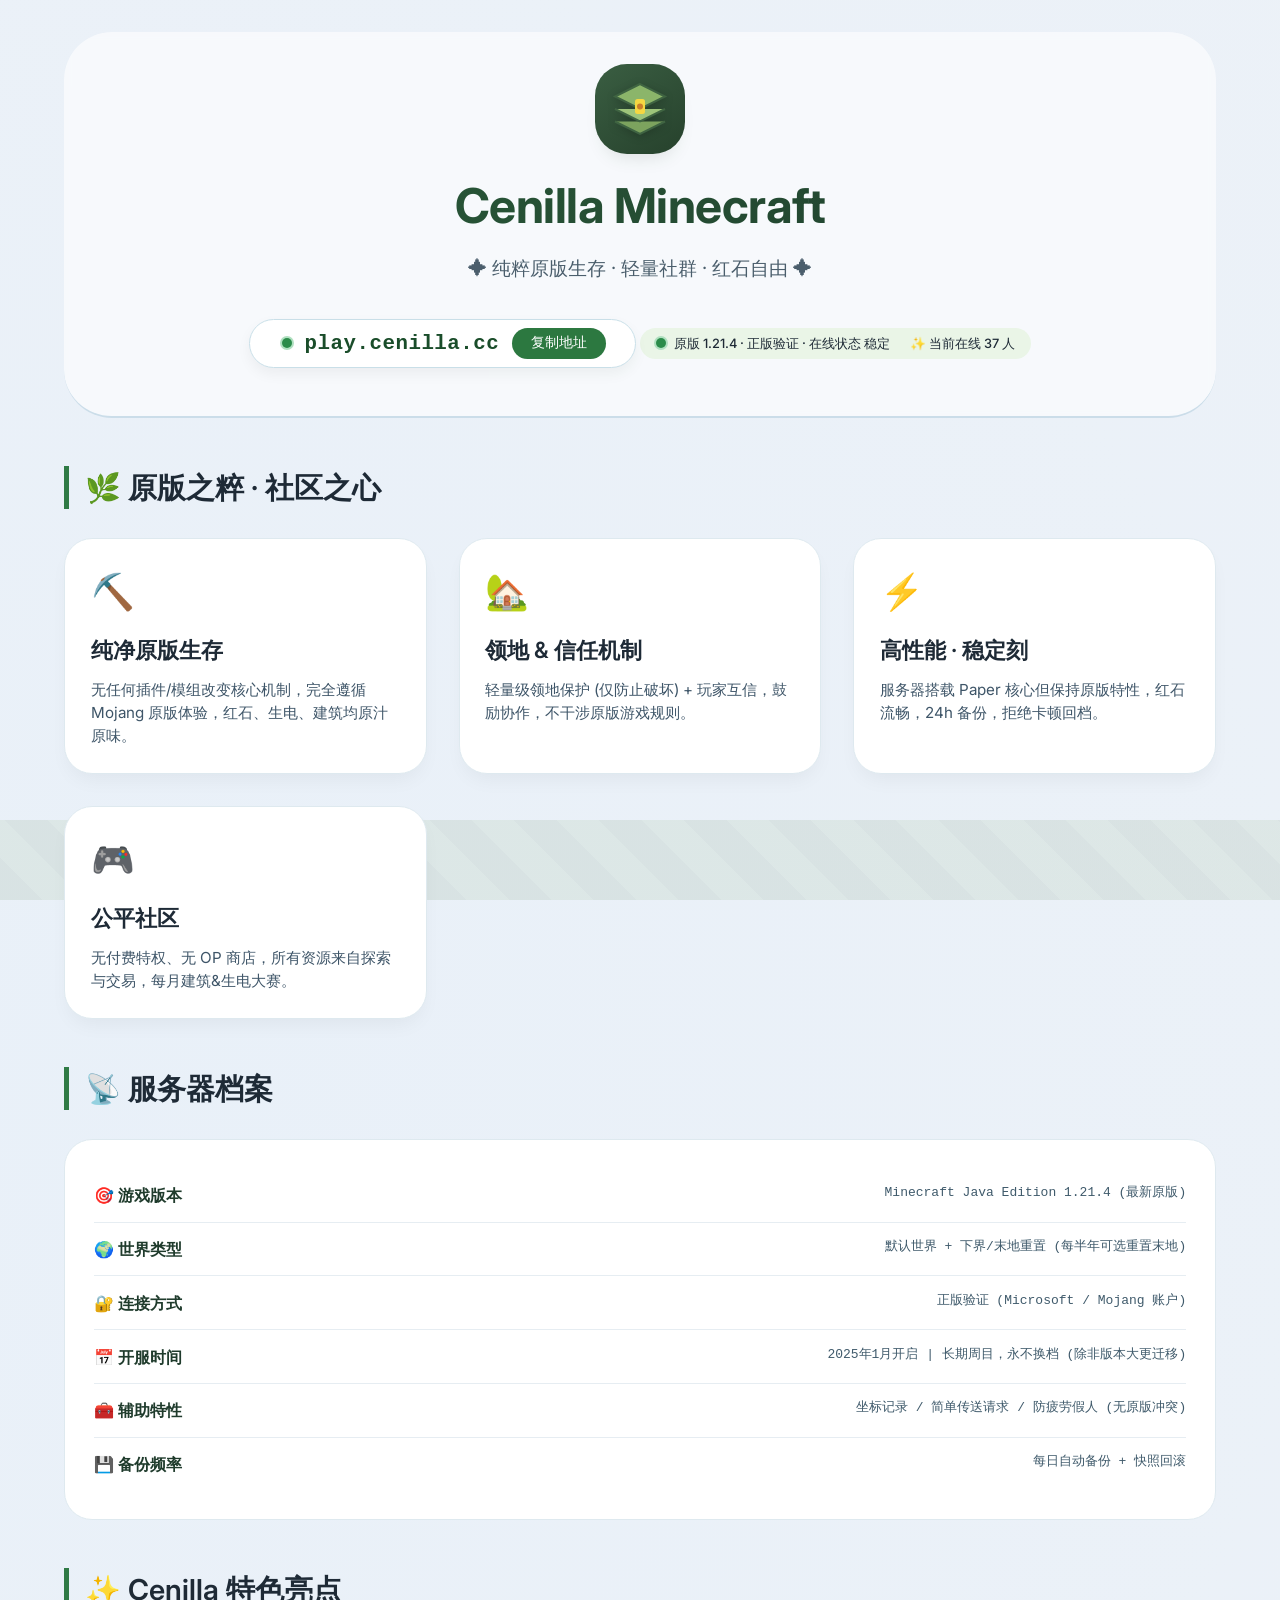
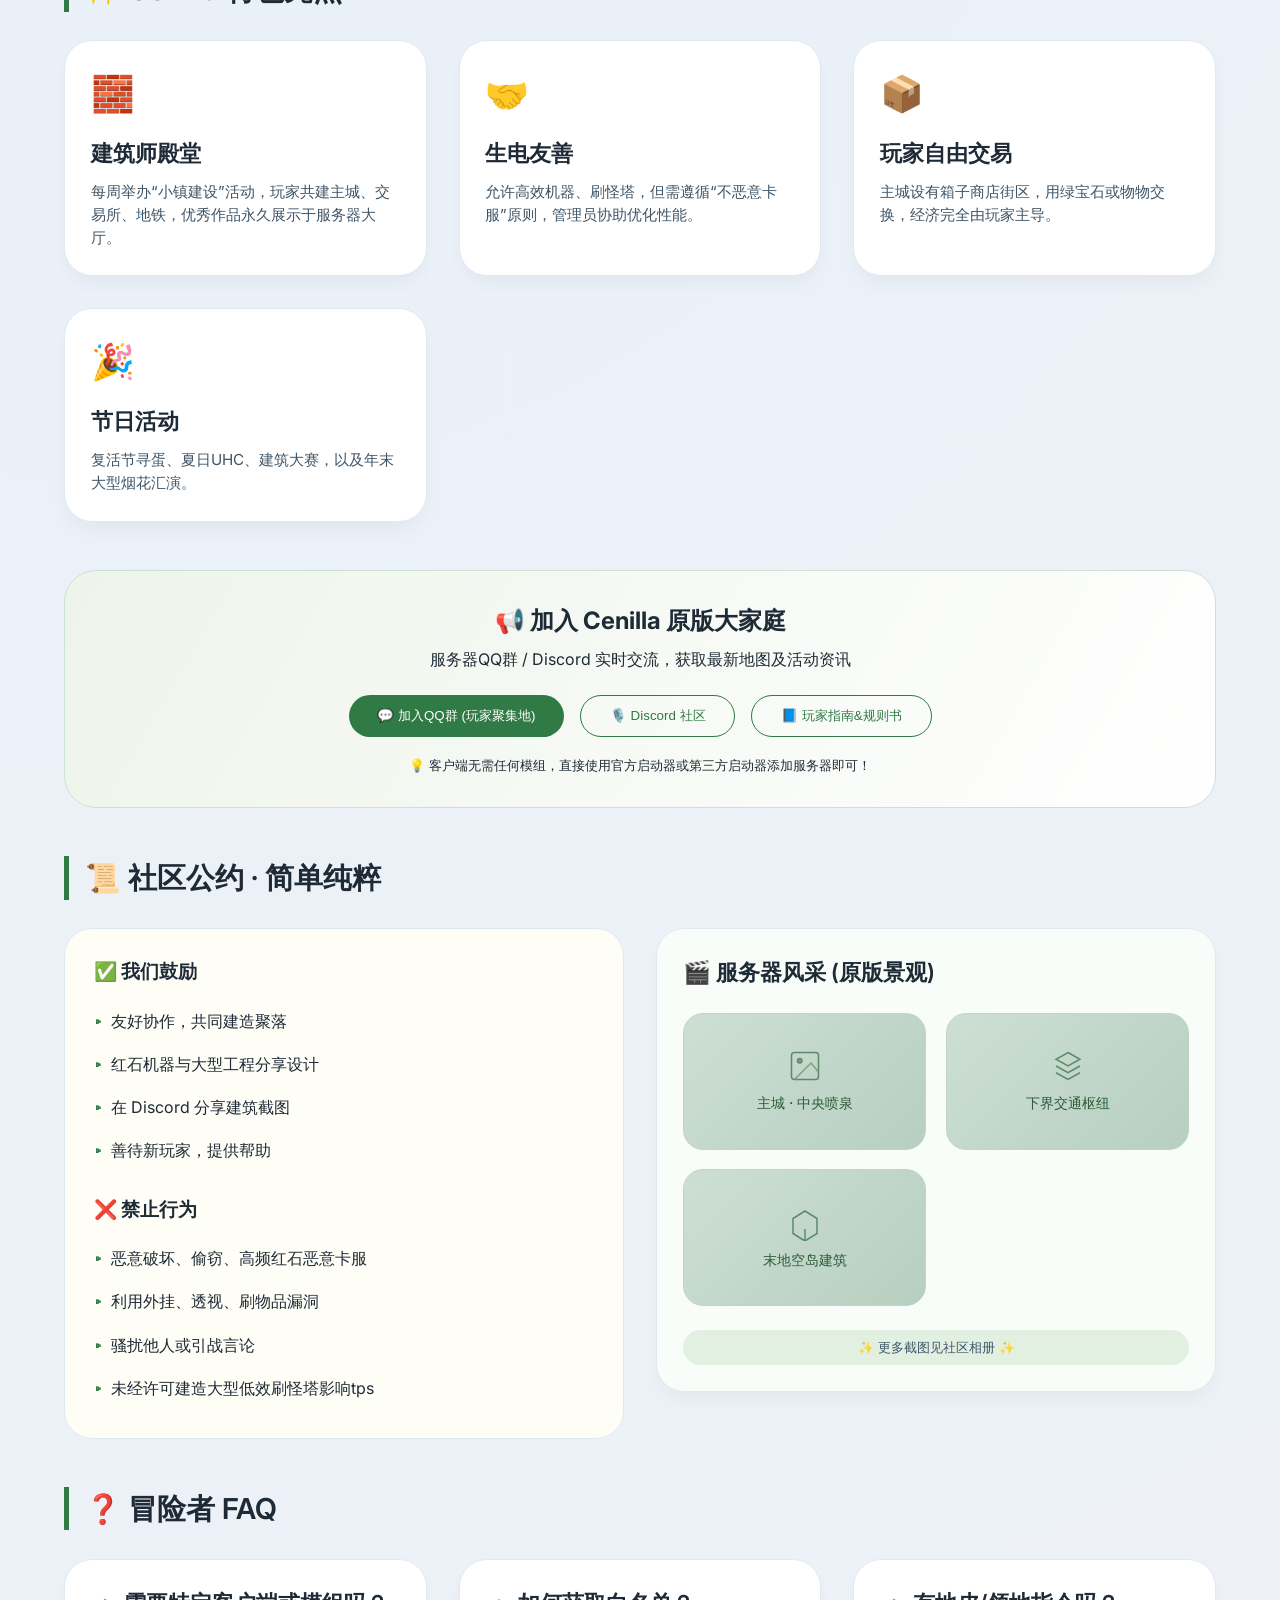
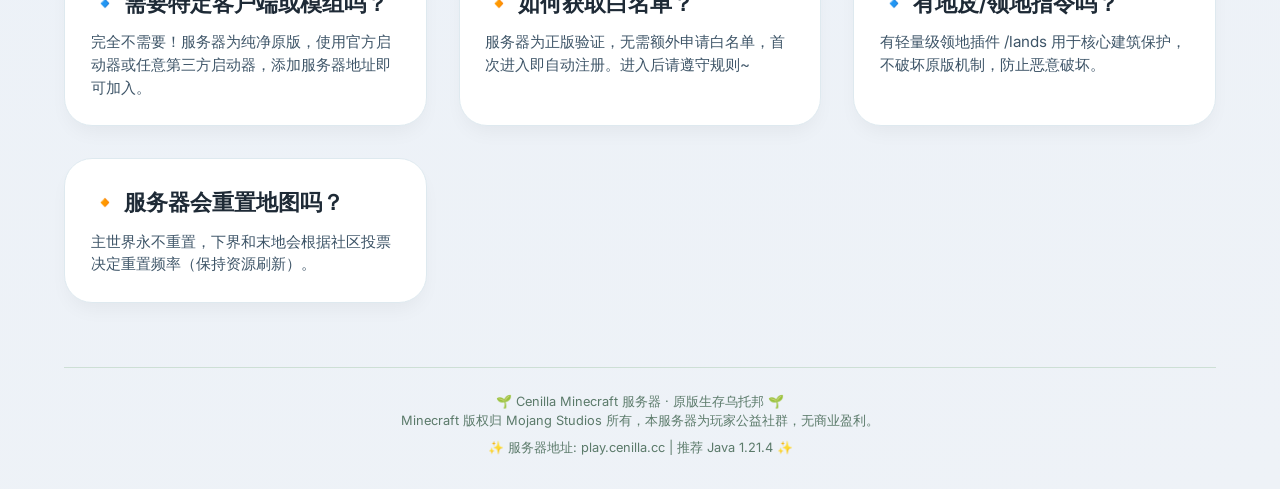
==== server.html @ 03df1bee "Rename server to server.html" ====
<!DOCTYPE html>
<html lang="zh-CN">
<head>
    <meta charset="UTF-8">
    <meta name="viewport" content="width=device-width, initial-scale=1.0, user-scalable=yes">
    <title>Cenilla Minecraft · 纯粹原版生存服务器</title>
    <!-- 干净现代风格，突出原版氛围 -->
    <link href="https://fonts.googleapis.com/css2?family=Inter:opsz,wght@14..32,300;14..32,400;14..32,500;14..32,600;14..32,700&display=swap" rel="stylesheet">
    <style>
        * {
            margin: 0;
            padding: 0;
            box-sizing: border-box;
        }

        body {
            background-color: #f7f9fc;
            background-image: radial-gradient(circle at 10% 30%, rgba(200, 220, 240, 0.3) 0%, #eef2f7 100%);
            font-family: 'Inter', -apple-system, BlinkMacSystemFont, 'Segoe UI', Roboto, Helvetica, sans-serif;
            color: #1e2a36;
            line-height: 1.5;
            scroll-behavior: smooth;
        }

        /* 草方块点缀装饰 */
        .grass-pattern {
            position: fixed;
            bottom: 0;
            left: 0;
            right: 0;
            height: 80px;
            background: repeating-linear-gradient(45deg, #6b8c5c22 0px, #6b8c5c22 30px, #8aae7422 30px, #8aae7422 60px);
            pointer-events: none;
            z-index: 0;
        }

        .container {
            max-width: 1200px;
            margin: 0 auto;
            padding: 2rem 1.5rem;
            position: relative;
            z-index: 2;
        }

        /* 头部区域 */
        .hero {
            text-align: center;
            padding: 2rem 1rem 3rem;
            border-bottom: 2px solid #cbdde9;
            margin-bottom: 2.5rem;
            background: rgba(255, 255, 255, 0.6);
            border-radius: 48px;
            backdrop-filter: blur(4px);
        }
        .logo-wrapper {
            display: inline-flex;
            align-items: center;
            justify-content: center;
            background: #2c4b32;
            width: 90px;
            height: 90px;
            border-radius: 32px;
            margin-bottom: 1rem;
            box-shadow: 0 12px 18px -8px rgba(0,0,0,0.1);
            background: linear-gradient(145deg, #3a5e42, #26412c);
        }
        .logo-wrapper svg {
            width: 60px;
            height: 60px;
            filter: drop-shadow(0 2px 4px rgba(0,0,0,0.2));
        }
        h1 {
            font-size: 3rem;
            font-weight: 700;
            letter-spacing: -0.01em;
            background: linear-gradient(135deg, #2b5e3b, #1f3d2c);
            background-clip: text;
            -webkit-background-clip: text;
            color: transparent;
            margin-bottom: 0.5rem;
        }
        .subhead {
            font-size: 1.2rem;
            color: #4b5e6c;
            max-width: 600px;
            margin: 0.75rem auto;
            font-weight: 400;
        }
        .ip-badge {
            background: white;
            border-radius: 100px;
            display: inline-flex;
            align-items: center;
            gap: 0.8rem;
            padding: 0.5rem 1.8rem 0.5rem 2rem;
            margin-top: 1.5rem;
            box-shadow: 0 6px 14px rgba(0, 0, 0, 0.05);
            border: 1px solid #c9dfe8;
            backdrop-filter: blur(4px);
        }
        .ip-text {
            font-family: 'SF Mono', 'Fira Code', monospace;
            font-size: 1.3rem;
            font-weight: 600;
            color: #1a4d2a;
            letter-spacing: 0.5px;
        }
        .copy-btn {
            background: #2c7840;
            border: none;
            color: white;
            padding: 0.4rem 1.2rem;
            border-radius: 60px;
            font-weight: 500;
            font-size: 0.85rem;
            cursor: pointer;
            transition: 0.2s;
        }
        .copy-btn:hover {
            background: #1f5a31;
            transform: scale(0.98);
        }
        .status {
            display: inline-flex;
            align-items: center;
            gap: 8px;
            background: #eaf5e7;
            padding: 6px 16px;
            border-radius: 40px;
            font-size: 0.8rem;
            font-weight: 500;
            margin-top: 1rem;
        }
        .green-dot {
            width: 10px;
            height: 10px;
            background-color: #2b8c4a;
            border-radius: 50%;
            display: inline-block;
            box-shadow: 0 0 0 2px #b0e0c0;
            animation: pulse 1.8s infinite;
        }
        @keyframes pulse {
            0% { opacity: 0.6; transform: scale(0.9);}
            100% { opacity: 1; transform: scale(1.2);}
        }

        /* 板块通用 */
        .section {
            margin: 3rem 0;
        }
        .section-title {
            font-size: 1.8rem;
            font-weight: 600;
            border-left: 5px solid #2f7a45;
            padding-left: 1rem;
            margin-bottom: 1.8rem;
        }
        .grid-2col {
            display: grid;
            grid-template-columns: repeat(auto-fit, minmax(280px, 1fr));
            gap: 2rem;
        }
        .card {
            background: white;
            border-radius: 28px;
            padding: 1.6rem;
            box-shadow: 0 10px 20px -5px rgba(0, 0, 0, 0.05);
            transition: all 0.2s;
            border: 1px solid #dee9ef;
        }
        .card:hover {
            transform: translateY(-4px);
            box-shadow: 0 20px 25px -12px rgba(0, 0, 0, 0.1);
            border-color: #bcd5c2;
        }
        .card-icon {
            font-size: 2.2rem;
            margin-bottom: 1rem;
        }
        .card h3 {
            font-size: 1.4rem;
            margin-bottom: 0.75rem;
            font-weight: 600;
        }
        .card p {
            color: #3e5568;
            font-size: 0.95rem;
        }

        /* 服务器详情列表 */
        .info-list {
            background: white;
            border-radius: 28px;
            padding: 1.8rem;
            border: 1px solid #dee9ef;
        }
        .info-row {
            display: flex;
            justify-content: space-between;
            flex-wrap: wrap;
            padding: 0.9rem 0;
            border-bottom: 1px solid #e6edf2;
        }
        .info-row:last-child {
            border-bottom: none;
        }
        .info-label {
            font-weight: 600;
            color: #1f3b2c;
        }
        .info-value {
            color: #3f5a6b;
            font-family: monospace;
        }
        .badge-light {
            background: #eef3e9;
            padding: 0.2rem 0.8rem;
            border-radius: 30px;
            font-size: 0.75rem;
            font-weight: 500;
        }

        /* 规则区域 */
        .rule-list {
            list-style: none;
            padding-left: 0;
        }
        .rule-list li {
            padding: 0.6rem 0;
            display: flex;
            align-items: baseline;
            gap: 0.6rem;
        }
        .rule-list li::before {
            content: "▹";
            color: #2f7a45;
            font-weight: bold;
        }

        /* 加入区块 */
        .join-area {
            background: linear-gradient(120deg, #eef4ea, #ffffff);
            border-radius: 32px;
            padding: 2rem 2rem;
            text-align: center;
            border: 1px solid #cde0d4;
            margin: 2rem 0;
        }
        .btn-group {
            display: flex;
            gap: 1rem;
            justify-content: center;
            flex-wrap: wrap;
            margin: 1.5rem 0 0.5rem;
        }
        .btn-primary {
            background: #2f7a45;
            color: white;
            padding: 0.7rem 1.8rem;
            border-radius: 60px;
            text-decoration: none;
            font-weight: 500;
            transition: 0.2s;
            display: inline-block;
            border: none;
            cursor: pointer;
        }
        .btn-secondary {
            background: transparent;
            border: 1.5px solid #2f7a45;
            color: #2f7a45;
            padding: 0.7rem 1.8rem;
            border-radius: 60px;
            text-decoration: none;
            font-weight: 500;
            transition: 0.2s;
        }
        .btn-primary:hover {
            background: #1f5a34;
            transform: translateY(-2px);
        }
        .btn-secondary:hover {
            background: #ebf7e6;
            transform: translateY(-2px);
        }

        /* 截图画廊（模拟原版风格） */
        .gallery {
            display: grid;
            grid-template-columns: repeat(auto-fit, minmax(200px, 1fr));
            gap: 1.2rem;
            margin: 1.5rem 0;
        }
        .preview-card {
            background: #eef3f0;
            border-radius: 20px;
            overflow: hidden;
            aspect-ratio: 16 / 9;
            display: flex;
            align-items: center;
            justify-content: center;
            background: linear-gradient(135deg, #cddfd3, #b7cfc0);
            color: #2b5c38;
            font-weight: 500;
            font-size: 0.9rem;
            text-align: center;
            flex-direction: column;
            gap: 8px;
            border: 1px solid #c2d5c5;
            transition: 0.1s;
        }
        .preview-card svg {
            opacity: 0.7;
        }

        footer {
            text-align: center;
            margin-top: 4rem;
            padding-top: 1.5rem;
            border-top: 1px solid #cddfd5;
            font-size: 0.8rem;
            color: #5b7a6a;
        }
        @media (max-width: 680px) {
            .container {
                padding: 1rem;
            }
            h1 {
                font-size: 2.2rem;
            }
            .ip-text {
                font-size: 1rem;
            }
            .section-title {
                font-size: 1.5rem;
            }
        }
    </style>
</head>
<body>
<div class="grass-pattern"></div>
<div class="container">
    <!-- 英雄区 -->
    <div class="hero">
        <div class="logo-wrapper">
            <svg viewBox="0 0 24 24" fill="none" xmlns="http://www.w3.org/2000/svg">
                <path d="M12 2L2 7L12 12L22 7L12 2Z" fill="#8bb56a" stroke="#3f6442" stroke-width="0.8"/>
                <path d="M2 17L12 22L22 17" fill="#7ca35e" stroke="#3f6442" stroke-width="0.8"/>
                <path d="M2 12L12 17L22 12" fill="#9dc47a" stroke="#3f6442" stroke-width="0.8"/>
                <rect x="10" y="8" width="4" height="6" fill="#f5d742" rx="1"/>
                <circle cx="12" cy="11" r="1.2" fill="#c97e2a"/>
            </svg>
        </div>
        <h1>Cenilla  Minecraft</h1>
        <div class="subhead">✦ 纯粹原版生存 · 轻量社群 · 红石自由 ✦</div>
        <div class="ip-badge">
            <span class="green-dot"></span>
            <span class="ip-text" id="serverIp">play.cenilla.cc</span>
            <button class="copy-btn" id="copyIpBtn">复制地址</button>
        </div>
        <div class="status">
            <span class="green-dot"></span> 原版 1.21.4 · 正版验证 · 在线状态 稳定
        </div>
    </div>

    <!-- 核心理念 + 特色 -->
    <div class="section">
        <div class="section-title">🌿 原版之粹 · 社区之心</div>
        <div class="grid-2col">
            <div class="card">
                <div class="card-icon">⛏️</div>
                <h3>纯净原版生存</h3>
                <p>无任何插件/模组改变核心机制，完全遵循 Mojang 原版体验，红石、生电、建筑均原汁原味。</p>
            </div>
            <div class="card">
                <div class="card-icon">🏡</div>
                <h3>领地 & 信任机制</h3>
                <p>轻量级领地保护 (仅防止破坏) + 玩家互信，鼓励协作，不干涉原版游戏规则。</p>
            </div>
            <div class="card">
                <div class="card-icon">⚡</div>
                <h3>高性能 · 稳定刻</h3>
                <p>服务器搭载 Paper 核心但保持原版特性，红石流畅，24h 备份，拒绝卡顿回档。</p>
            </div>
            <div class="card">
                <div class="card-icon">🎮</div>
                <h3>公平社区</h3>
                <p>无付费特权、无 OP 商店，所有资源来自探索与交易，每月建筑&生电大赛。</p>
            </div>
        </div>
    </div>

    <!-- 服务器档案 -->
    <div class="section">
        <div class="section-title">📡 服务器档案</div>
        <div class="info-list">
            <div class="info-row">
                <span class="info-label">🎯 游戏版本</span>
                <span class="info-value">Minecraft Java Edition 1.21.4 (最新原版)</span>
            </div>
            <div class="info-row">
                <span class="info-label">🌍 世界类型</span>
                <span class="info-value">默认世界 + 下界/末地重置 (每半年可选重置末地)</span>
            </div>
            <div class="info-row">
                <span class="info-label">🔐 连接方式</span>
                <span class="info-value">正版验证 (Microsoft / Mojang 账户)</span>
            </div>
            <div class="info-row">
                <span class="info-label">📅 开服时间</span>
                <span class="info-value">2025年1月开启 | 长期周目，永不换档 (除非版本大更迁移)</span>
            </div>
            <div class="info-row">
                <span class="info-label">🧰 辅助特性</span>
                <span class="info-value">坐标记录 / 简单传送请求 / 防疲劳假人 (无原版冲突)</span>
            </div>
            <div class="info-row">
                <span class="info-label">💾 备份频率</span>
                <span class="info-value">每日自动备份 + 快照回滚</span>
            </div>
        </div>
    </div>

    <!-- 特色玩法与原版坚守 -->
    <div class="section">
        <div class="section-title">✨ Cenilla 特色亮点</div>
        <div class="grid-2col">
            <div class="card">
                <div class="card-icon">🧱</div>
                <h3>建筑师殿堂</h3>
                <p>每周举办“小镇建设”活动，玩家共建主城、交易所、地铁，优秀作品永久展示于服务器大厅。</p>
            </div>
            <div class="card">
                <div class="card-icon">🤝</div>
                <h3>生电友善</h3>
                <p>允许高效机器、刷怪塔，但需遵循“不恶意卡服”原则，管理员协助优化性能。</p>
            </div>
            <div class="card">
                <div class="card-icon">📦</div>
                <h3>玩家自由交易</h3>
                <p>主城设有箱子商店街区，用绿宝石或物物交换，经济完全由玩家主导。</p>
            </div>
            <div class="card">
                <div class="card-icon">🎉</div>
                <h3>节日活动</h3>
                <p>复活节寻蛋、夏日UHC、建筑大赛，以及年末大型烟花汇演。</p>
            </div>
        </div>
    </div>

    <!-- 社区规则 + 加入引导 -->
    <div class="join-area">
        <h2 style="margin-bottom: 0.5rem;">📢 加入 Cenilla 原版大家庭</h2>
        <p style="max-width: 550px; margin: 0 auto;">服务器QQ群 / Discord 实时交流，获取最新地图及活动资讯</p>
        <div class="btn-group">
            <button id="qqGroupBtn" class="btn-primary">💬 加入QQ群 (玩家聚集地)</button>
            <button id="discordBtn" class="btn-secondary">🎙️ Discord 社区</button>
            <button id="wikiBtn" class="btn-secondary">📘 玩家指南&规则书</button>
        </div>
        <p style="margin-top: 1.2rem; font-size: 0.8rem;">💡 客户端无需任何模组，直接使用官方启动器或第三方启动器添加服务器即可！</p>
    </div>

    <!-- 规则简述区块 + 截图示意 -->
    <div class="section">
        <div class="section-title">📜 社区公约 · 简单纯粹</div>
        <div class="grid-2col">
            <div class="info-list" style="background: #fefef7;">
                <h3 style="margin-bottom: 0.8rem;">✅ 我们鼓励</h3>
                <ul class="rule-list">
                    <li>友好协作，共同建造聚落</li>
                    <li>红石机器与大型工程分享设计</li>
                    <li>在 Discord 分享建筑截图</li>
                    <li>善待新玩家，提供帮助</li>
                </ul>
                <h3 style="margin: 1.5rem 0 0.8rem;">❌ 禁止行为</h3>
                <ul class="rule-list">
                    <li>恶意破坏、偷窃、高频红石恶意卡服</li>
                    <li>利用外挂、透视、刷物品漏洞</li>
                    <li>骚扰他人或引战言论</li>
                    <li>未经许可建造大型低效刷怪塔影响tps</li>
                </ul>
            </div>
            <div>
                <div class="card" style="background: #f9fdf9;">
                    <h3>🎬 服务器风采 (原版景观)</h3>
                    <div class="gallery">
                        <div class="preview-card">
                            <svg width="36" height="36" viewBox="0 0 24 24" fill="none" stroke="#2f6a42" stroke-width="1">
                                <rect x="3" y="3" width="18" height="18" rx="2" />
                                <circle cx="8.5" cy="8.5" r="1.5" fill="#5f8b5f"/>
                                <path d="M21 16L16 10L5 21" stroke="#5f8b5f" />
                            </svg>
                            <span>主城 · 中央喷泉</span>
                        </div>
                        <div class="preview-card">
                            <svg width="36" height="36" viewBox="0 0 24 24" fill="none" stroke="#2f6a42">
                                <path d="M12 3L20 7.5L12 12L4 7.5L12 3Z" />
                                <path d="M4 12L12 16.5L20 12" />
                                <path d="M4 16.5L12 21L20 16.5" />
                            </svg>
                            <span>下界交通枢纽</span>
                        </div>
                        <div class="preview-card">
                            <svg width="36" height="36" viewBox="0 0 24 24" fill="none" stroke="#2f6a42">
                                <polygon points="12,4 20,9 20,19 12,24 4,19 4,9 12,4" />
                                <line x1="12" y1="24" x2="12" y2="16" />
                            </svg>
                            <span>末地空岛建筑</span>
                        </div>
                    </div>
                    <p style="margin-top: 1rem; font-size: 0.8rem; background: #e2f0e2; border-radius: 20px; padding: 0.5rem; text-align: center;">✨ 更多截图见社区相册 ✨</p>
                </div>
            </div>
        </div>
    </div>

    <!-- 服务器常见问题 -->
    <div class="section">
        <div class="section-title">❓ 冒险者 FAQ</div>
        <div class="grid-2col">
            <div class="card">
                <h3>🔹 需要特定客户端或模组吗？</h3>
                <p>完全不需要！服务器为纯净原版，使用官方启动器或任意第三方启动器，添加服务器地址即可加入。</p>
            </div>
            <div class="card">
                <h3>🔸 如何获取白名单？</h3>
                <p>服务器为正版验证，无需额外申请白名单，首次进入即自动注册。进入后请遵守规则~</p>
            </div>
            <div class="card">
                <h3>🔹 有地皮/领地指令吗？</h3>
                <p>有轻量级领地插件 /lands 用于核心建筑保护，不破坏原版机制，防止恶意破坏。</p>
            </div>
            <div class="card">
                <h3>🔸 服务器会重置地图吗？</h3>
                <p>主世界永不重置，下界和末地会根据社区投票决定重置频率（保持资源刷新）。</p>
            </div>
        </div>
    </div>

    <footer>
        <p>🌱 Cenilla Minecraft 服务器 · 原版生存乌托邦 🌱</p>
        <p>Minecraft 版权归 Mojang Studios 所有，本服务器为玩家公益社群，无商业盈利。</p>
        <p style="margin-top: 8px;">✨ 服务器地址: play.cenilla.cc | 推荐 Java 1.21.4 ✨</p>
    </footer>
</div>

<script>
    // 复制服务器IP
    const copyBtn = document.getElementById('copyIpBtn');
    const ipSpan = document.getElementById('serverIp');
    if(copyBtn) {
        copyBtn.addEventListener('click', () => {
            const ip = ipSpan.innerText;
            navigator.clipboard.writeText(ip).then(() => {
                const original = copyBtn.innerText;
                copyBtn.innerText = '✅ 已复制！';
                setTimeout(() => {
                    copyBtn.innerText = original;
                }, 2000);
            }).catch(() => {
                alert('手动复制服务器地址: ' + ip);
            });
        });
    }

    // 按钮交互 - QQ群，Discord，玩家指南演示信息
    const qqButton = document.getElementById('qqGroupBtn');
    const discordButton = document.getElementById('discordBtn');
    const wikiButton = document.getElementById('wikiBtn');

    if(qqButton) {
        qqButton.addEventListener('click', (e) => {
            e.preventDefault();
            alert('🐧 Cenilla 官方QQ群: 845236719 \n欢迎加入交流，获取最新公告与活动信息！');
            // 真实场景可替换为群链接 window.open("https://qm.qq.com/q/xxxx");
        });
    }
    if(discordButton) {
        discordButton.addEventListener('click', (e) => {
            e.preventDefault();
            alert('🎙️ Discord 邀请链接建设中，请先加入QQ群获取邀请～\n期待社区相遇！');
        });
    }
    if(wikiButton) {
        wikiButton.addEventListener('click', (e) => {
            e.preventDefault();
            alert('📖 Cenilla 玩家规则书及入门指南：\n1. 出生地请阅读公告牌\n2. 输入 /help 查看辅助指令\n3. 严禁偷窃与破坏，共建友好原版世界');
        });
    }

    // 动态展示随机在线人数 (仅示意，保持活泼)
    const statusDiv = document.querySelector('.status');
    if(statusDiv && !statusDiv.innerHTML.includes('在线')) {
        const fakeCount = Math.floor(Math.random() * (42 - 18 + 1) + 18);
        const countSpan = document.createElement('span');
        countSpan.style.marginLeft = '12px';
        countSpan.style.fontSize = '0.8rem';
        countSpan.style.fontWeight = '500';
        countSpan.innerHTML = `✨ 当前在线 ${fakeCount} 人`;
        statusDiv.appendChild(countSpan);
    } else if(statusDiv) {
        // 避免重复
        if(!statusDiv.querySelector('.dynamic-online')) {
            const dyn = document.createElement('span');
            dyn.className = 'dynamic-online';
            dyn.style.marginLeft = '12px';
            dyn.style.fontSize = '0.8rem';
            const onlineNum = Math.floor(Math.random() * (38 - 15 + 1) + 15);
            dyn.innerHTML = `✨ 当前在线 ${onlineNum} 人`;
            statusDiv.appendChild(dyn);
        }
    }

    // 控制台彩蛋
    console.log('%c欢迎来到 Cenilla 原版服务器宣传页 | 生存，建筑，友谊 — 一切纯粹如初', 'color: #2b7a44; font-size: 14px; font-weight: bold;');
    console.log('服务器IP: play.cenilla.cc | 1.21.4 纯净生存期待你的加入');
</script>
</body>
</html>
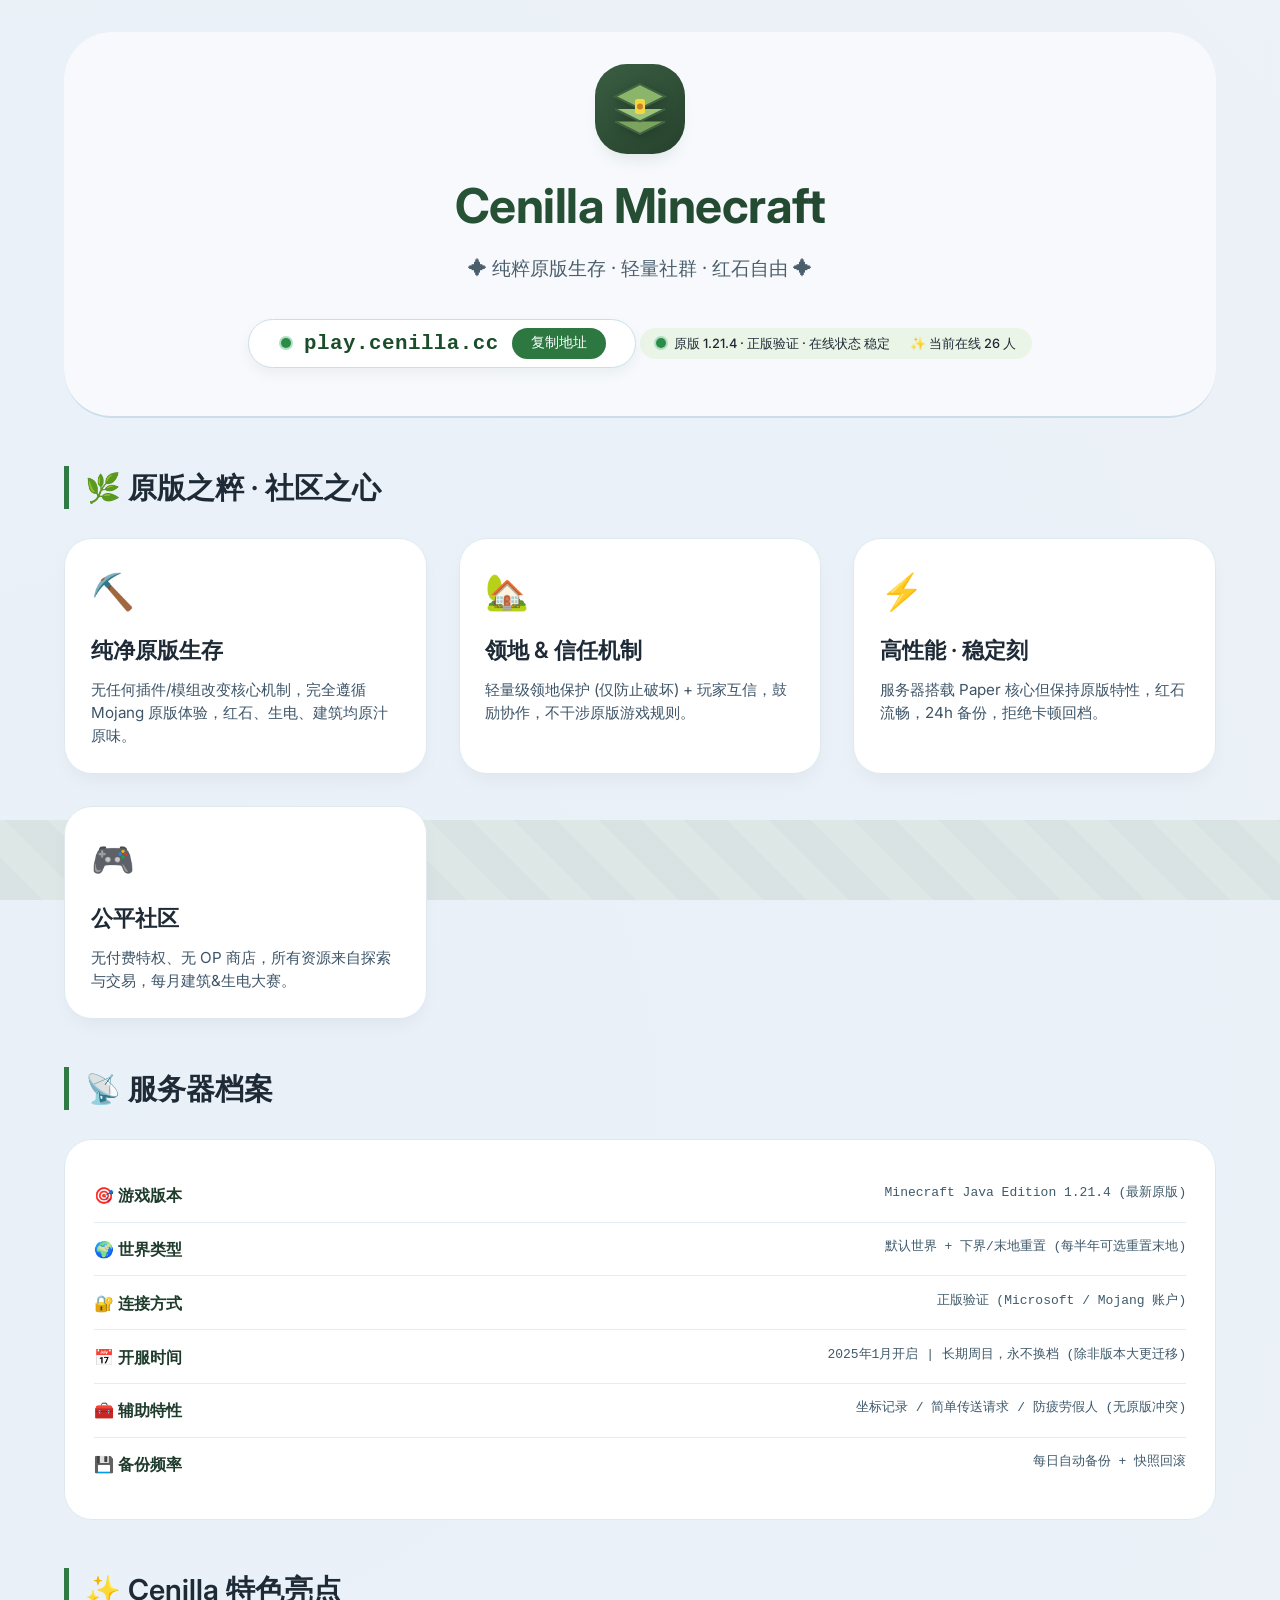
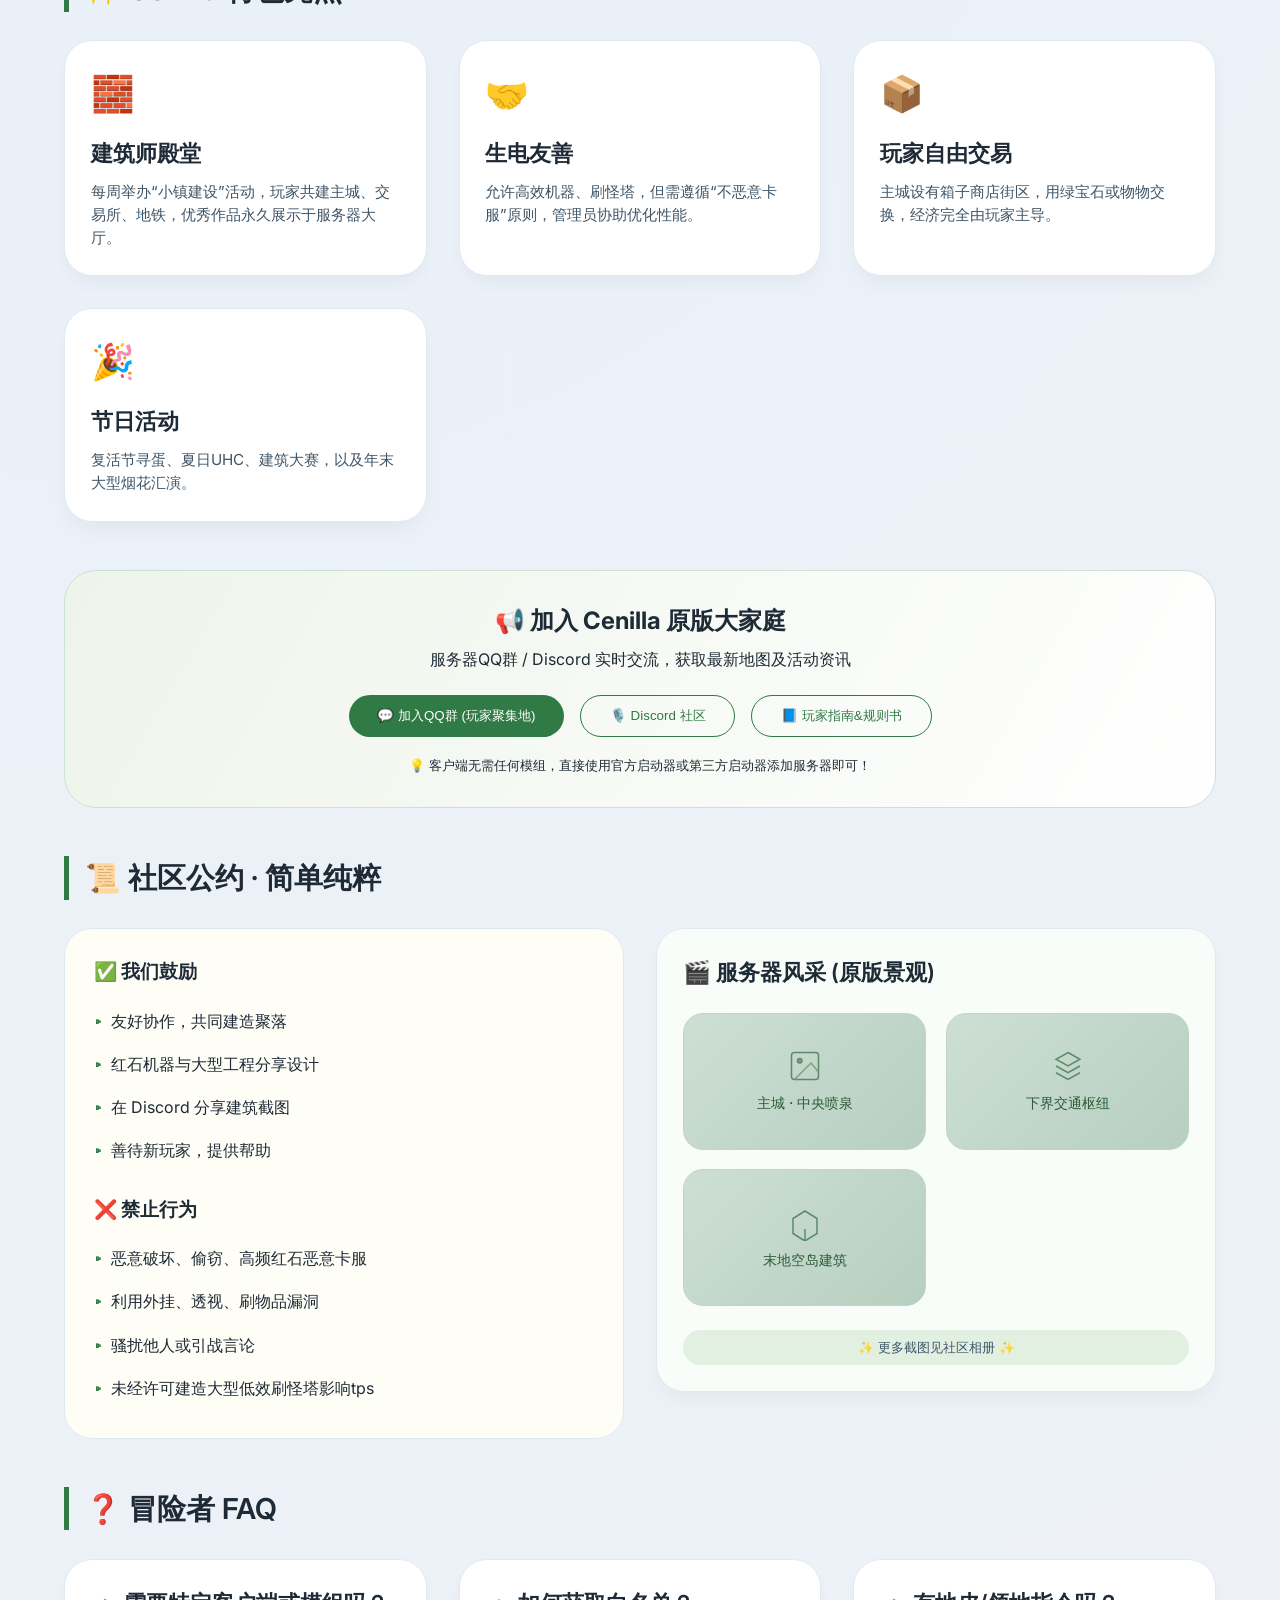
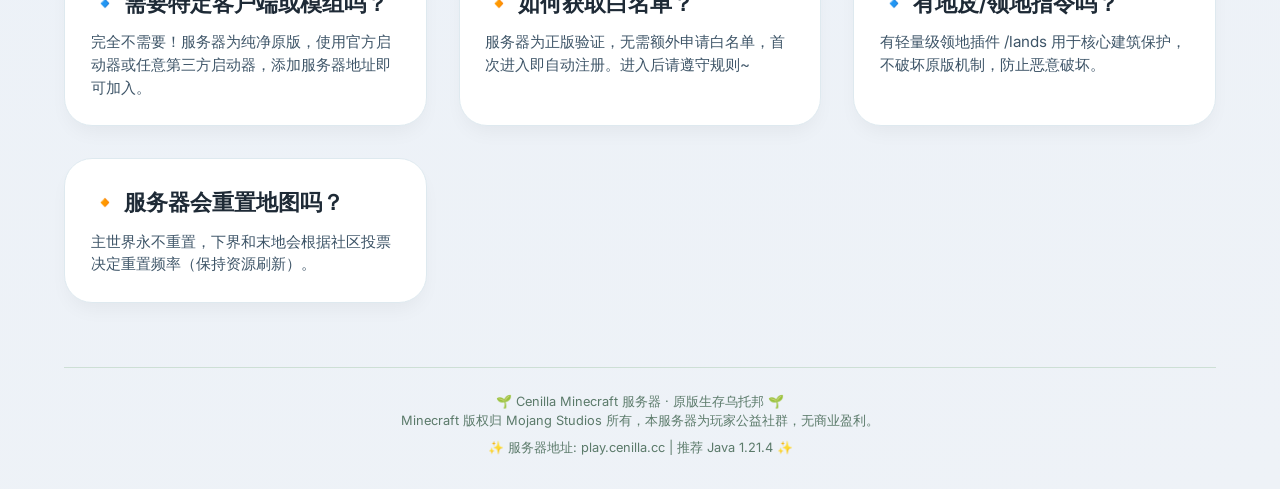
==== commit 57da2feb: "Fix logic error, duplicate CSS, and typo in server.html - Remove dead code branch in online player c" ====
--- a/server.html
+++ b/server.html
@@ -56,7 +56,6 @@
             display: inline-flex;
             align-items: center;
             justify-content: center;
-            background: #2c4b32;
             width: 90px;
             height: 90px;
             border-radius: 32px;
@@ -352,7 +351,7 @@
                 <circle cx="12" cy="11" r="1.2" fill="#c97e2a"/>
             </svg>
         </div>
-        <h1>Cenilla  Minecraft</h1>
+        <h1>Cenilla Minecraft</h1>
         <div class="subhead">✦ 纯粹原版生存 · 轻量社群 · 红石自由 ✦</div>
         <div class="ip-badge">
             <span class="green-dot"></span>
@@ -591,25 +590,15 @@
 
     // 动态展示随机在线人数 (仅示意，保持活泼)
     const statusDiv = document.querySelector('.status');
-    if(statusDiv && !statusDiv.innerHTML.includes('在线')) {
-        const fakeCount = Math.floor(Math.random() * (42 - 18 + 1) + 18);
-        const countSpan = document.createElement('span');
-        countSpan.style.marginLeft = '12px';
-        countSpan.style.fontSize = '0.8rem';
-        countSpan.style.fontWeight = '500';
-        countSpan.innerHTML = `✨ 当前在线 ${fakeCount} 人`;
-        statusDiv.appendChild(countSpan);
-    } else if(statusDiv) {
-        // 避免重复
-        if(!statusDiv.querySelector('.dynamic-online')) {
-            const dyn = document.createElement('span');
-            dyn.className = 'dynamic-online';
-            dyn.style.marginLeft = '12px';
-            dyn.style.fontSize = '0.8rem';
-            const onlineNum = Math.floor(Math.random() * (38 - 15 + 1) + 15);
-            dyn.innerHTML = `✨ 当前在线 ${onlineNum} 人`;
-            statusDiv.appendChild(dyn);
-        }
+    if(statusDiv && !statusDiv.querySelector('.dynamic-online')) {
+        const dyn = document.createElement('span');
+        dyn.className = 'dynamic-online';
+        dyn.style.marginLeft = '12px';
+        dyn.style.fontSize = '0.8rem';
+        dyn.style.fontWeight = '500';
+        const onlineNum = Math.floor(Math.random() * (42 - 15 + 1) + 15);
+        dyn.innerHTML = `✨ 当前在线 ${onlineNum} 人`;
+        statusDiv.appendChild(dyn);
     }
 
     // 控制台彩蛋
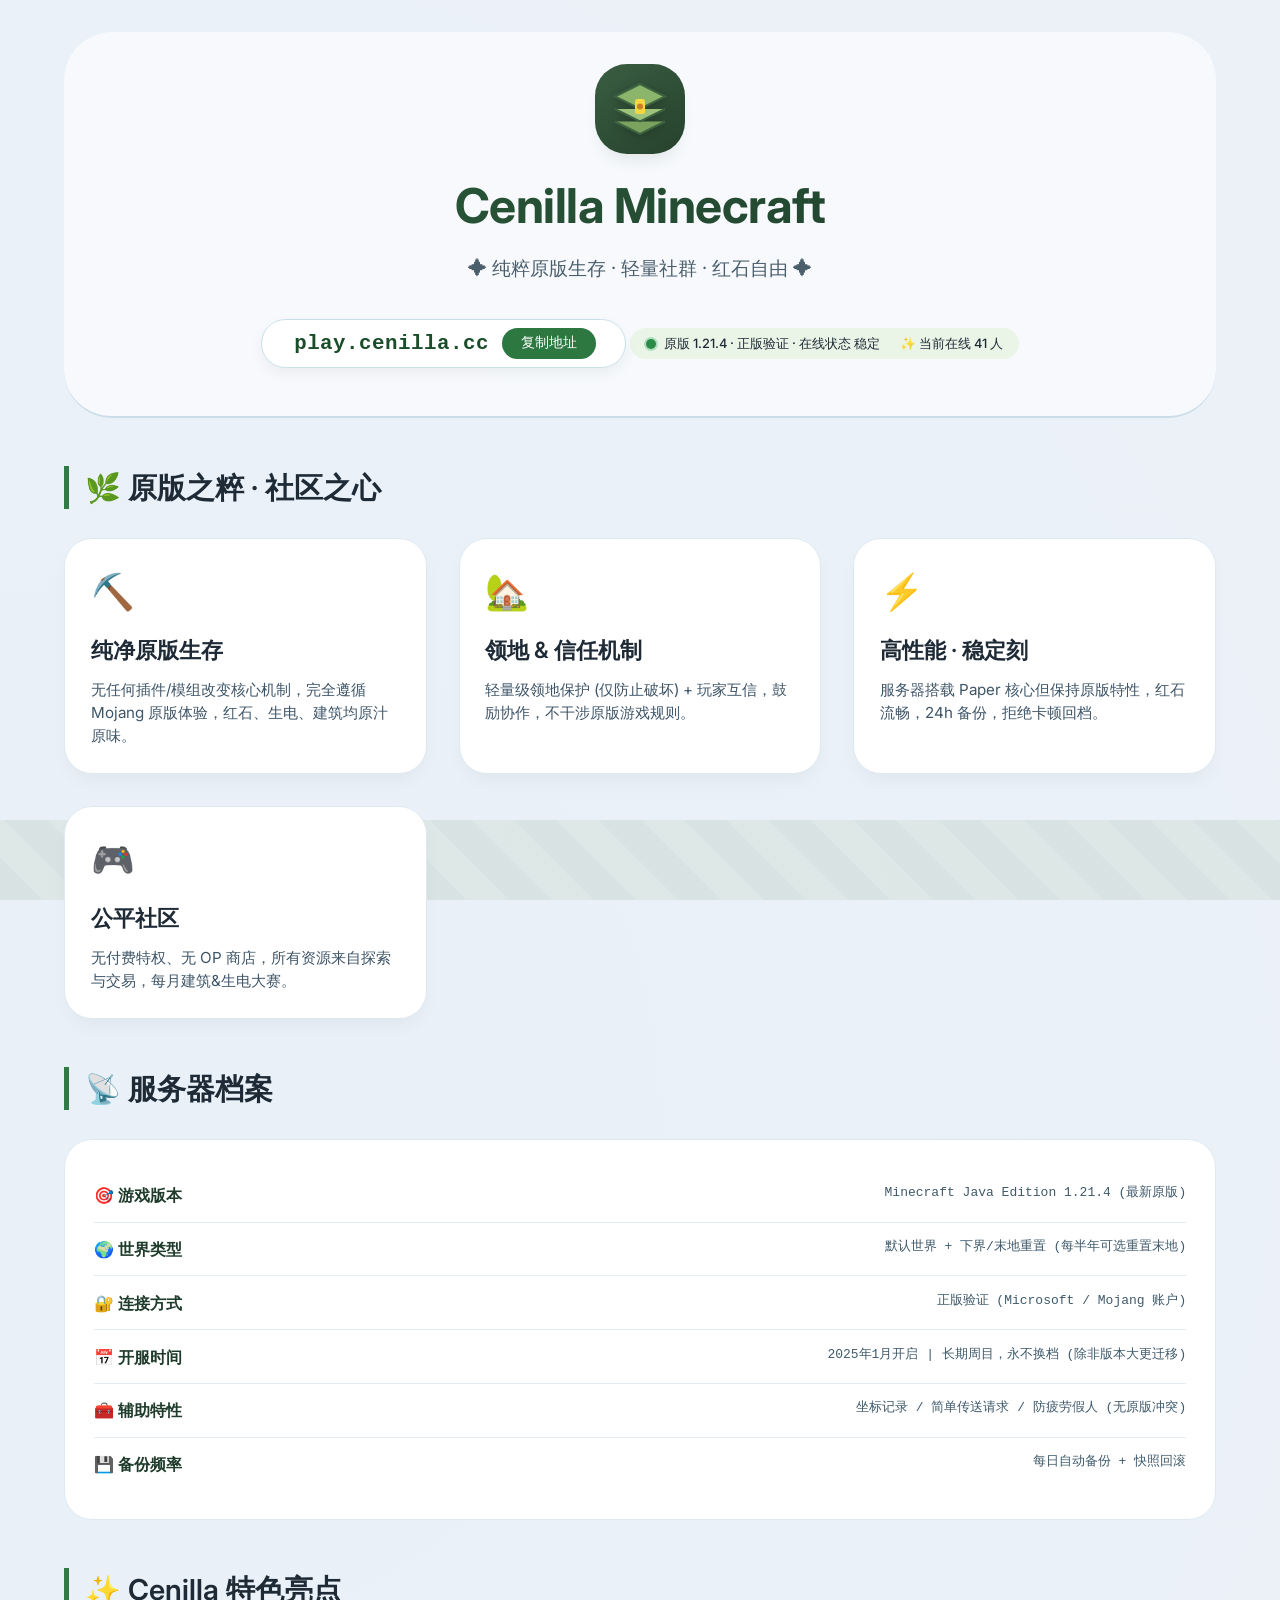
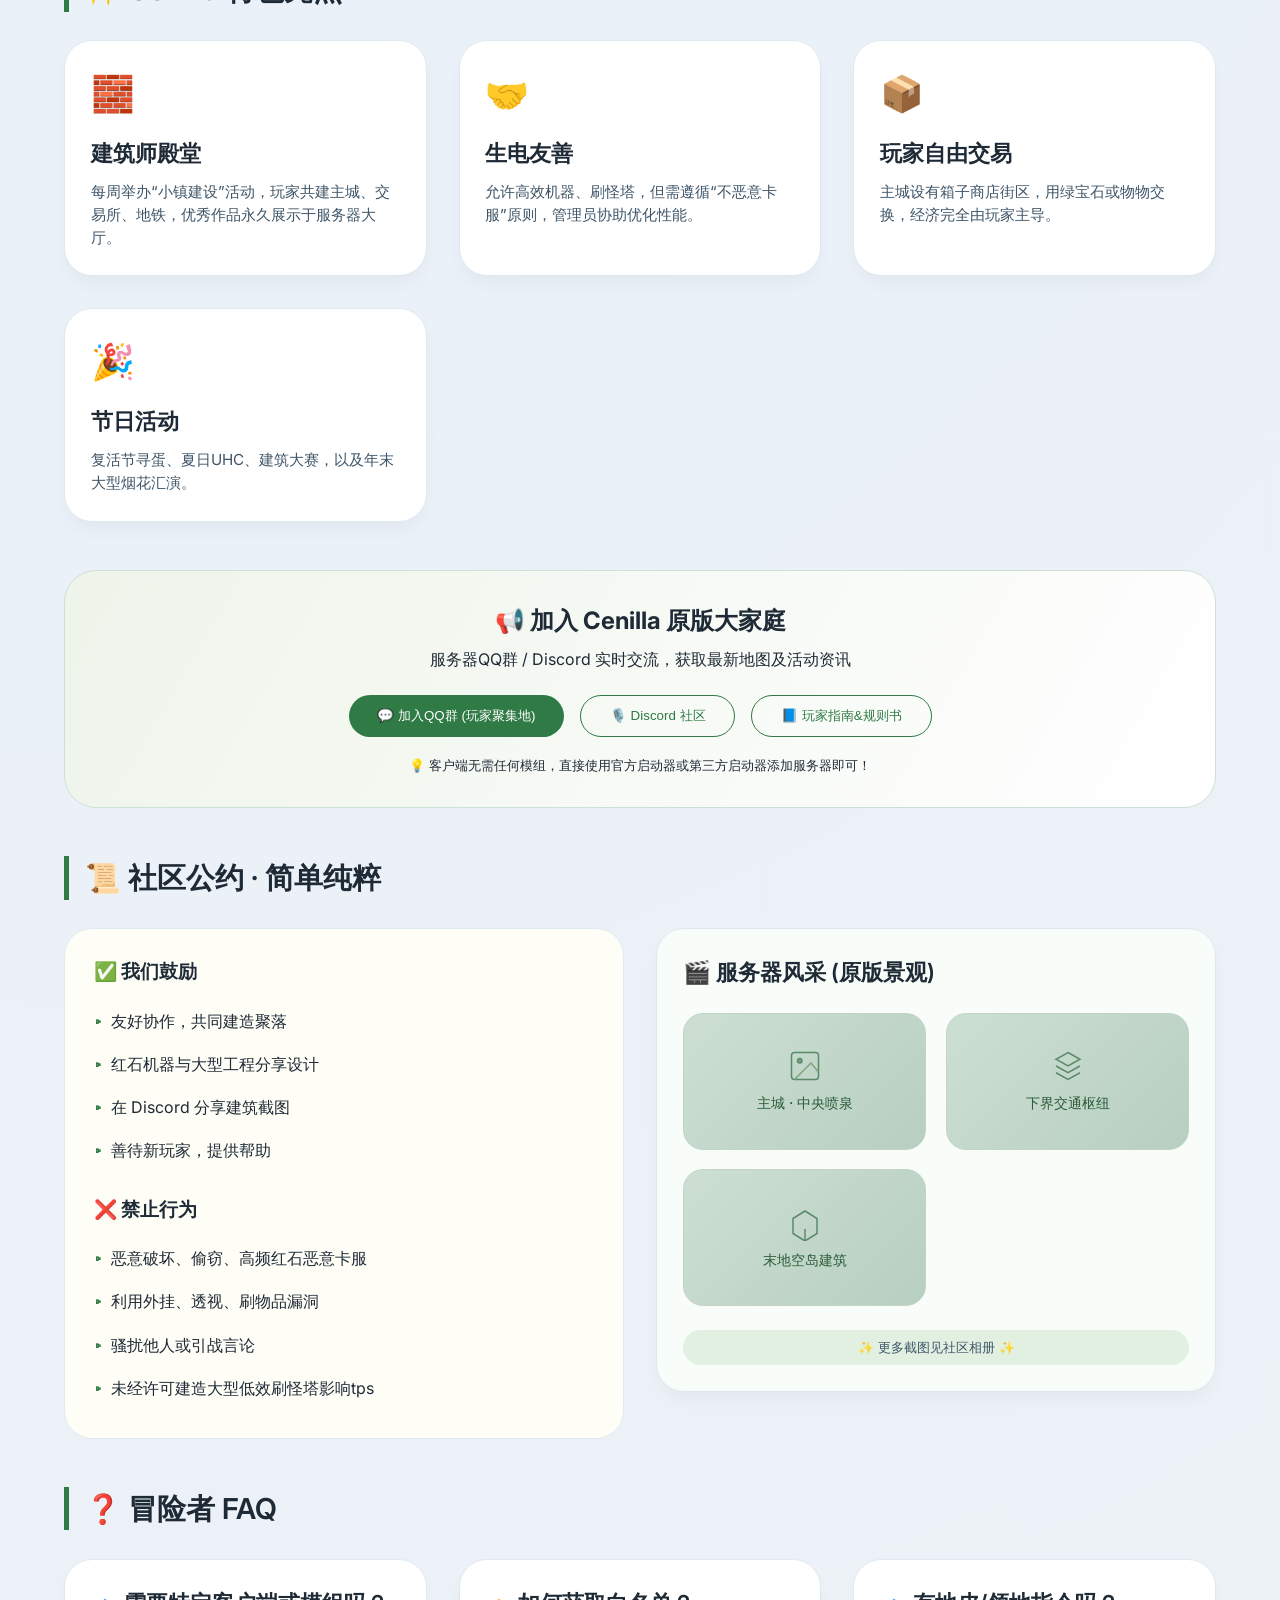
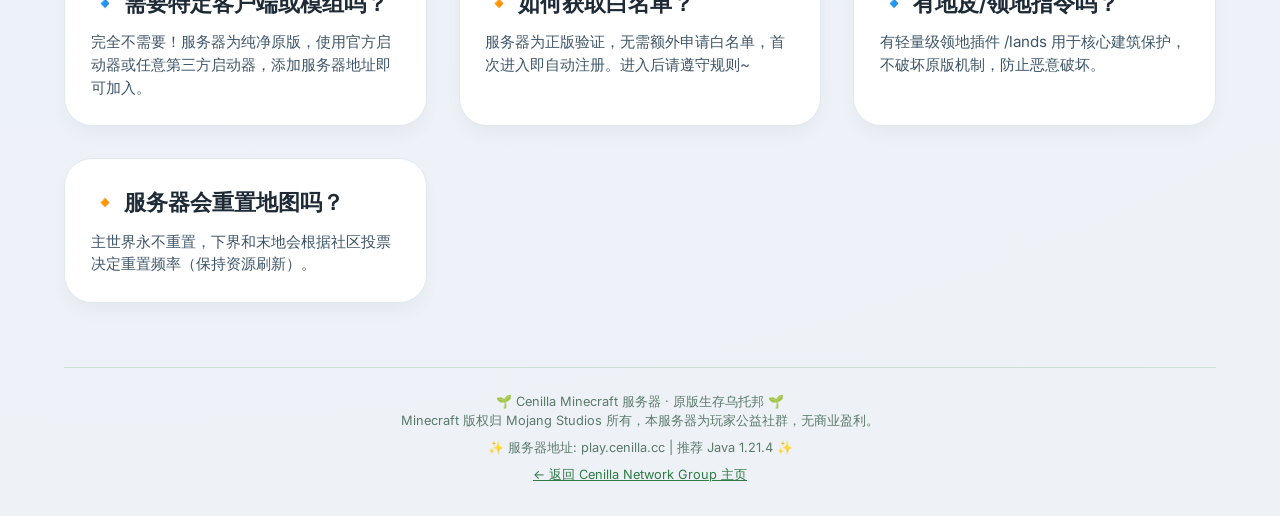
==== commit 98e43e08: "修复首页项目卡片排版、页面互链与服务器页样式脚本问题 Co-Authored-By: a3436370081@163.com <a3436370081@163.com>" ====
--- a/server.html
+++ b/server.html
@@ -13,13 +13,16 @@
             box-sizing: border-box;
         }
 
+        html {
+            scroll-behavior: smooth;
+        }
+
         body {
             background-color: #f7f9fc;
             background-image: radial-gradient(circle at 10% 30%, rgba(200, 220, 240, 0.3) 0%, #eef2f7 100%);
             font-family: 'Inter', -apple-system, BlinkMacSystemFont, 'Segoe UI', Roboto, Helvetica, sans-serif;
             color: #1e2a36;
             line-height: 1.5;
-            scroll-behavior: smooth;
         }
 
         /* 草方块点缀装饰 */
@@ -140,8 +143,8 @@
             animation: pulse 1.8s infinite;
         }
         @keyframes pulse {
-            0% { opacity: 0.6; transform: scale(0.9);}
-            100% { opacity: 1; transform: scale(1.2);}
+            0%, 100% { opacity: 0.6; transform: scale(0.9);}
+            50% { opacity: 1; transform: scale(1.2);}
         }
 
         /* 板块通用 */
@@ -292,7 +295,6 @@
             margin: 1.5rem 0;
         }
         .preview-card {
-            background: #eef3f0;
             border-radius: 20px;
             overflow: hidden;
             aspect-ratio: 16 / 9;
@@ -354,7 +356,6 @@
         <h1>Cenilla Minecraft</h1>
         <div class="subhead">✦ 纯粹原版生存 · 轻量社群 · 红石自由 ✦</div>
         <div class="ip-badge">
-            <span class="green-dot"></span>
             <span class="ip-text" id="serverIp">play.cenilla.cc</span>
             <button class="copy-btn" id="copyIpBtn">复制地址</button>
         </div>
@@ -541,6 +542,7 @@
         <p>🌱 Cenilla Minecraft 服务器 · 原版生存乌托邦 🌱</p>
         <p>Minecraft 版权归 Mojang Studios 所有，本服务器为玩家公益社群，无商业盈利。</p>
         <p style="margin-top: 8px;">✨ 服务器地址: play.cenilla.cc | 推荐 Java 1.21.4 ✨</p>
+        <p style="margin-top: 8px;"><a href="index.html" style="color: #2f7a45;">← 返回 Cenilla Network Group 主页</a></p>
     </footer>
 </div>
 
@@ -596,8 +598,8 @@
         dyn.style.marginLeft = '12px';
         dyn.style.fontSize = '0.8rem';
         dyn.style.fontWeight = '500';
-        const onlineNum = Math.floor(Math.random() * (42 - 15 + 1) + 15);
-        dyn.innerHTML = `✨ 当前在线 ${onlineNum} 人`;
+        const onlineNum = Math.floor(Math.random() * (42 - 18 + 1) + 18);
+        dyn.textContent = `✨ 当前在线 ${onlineNum} 人`;
         statusDiv.appendChild(dyn);
     }
 
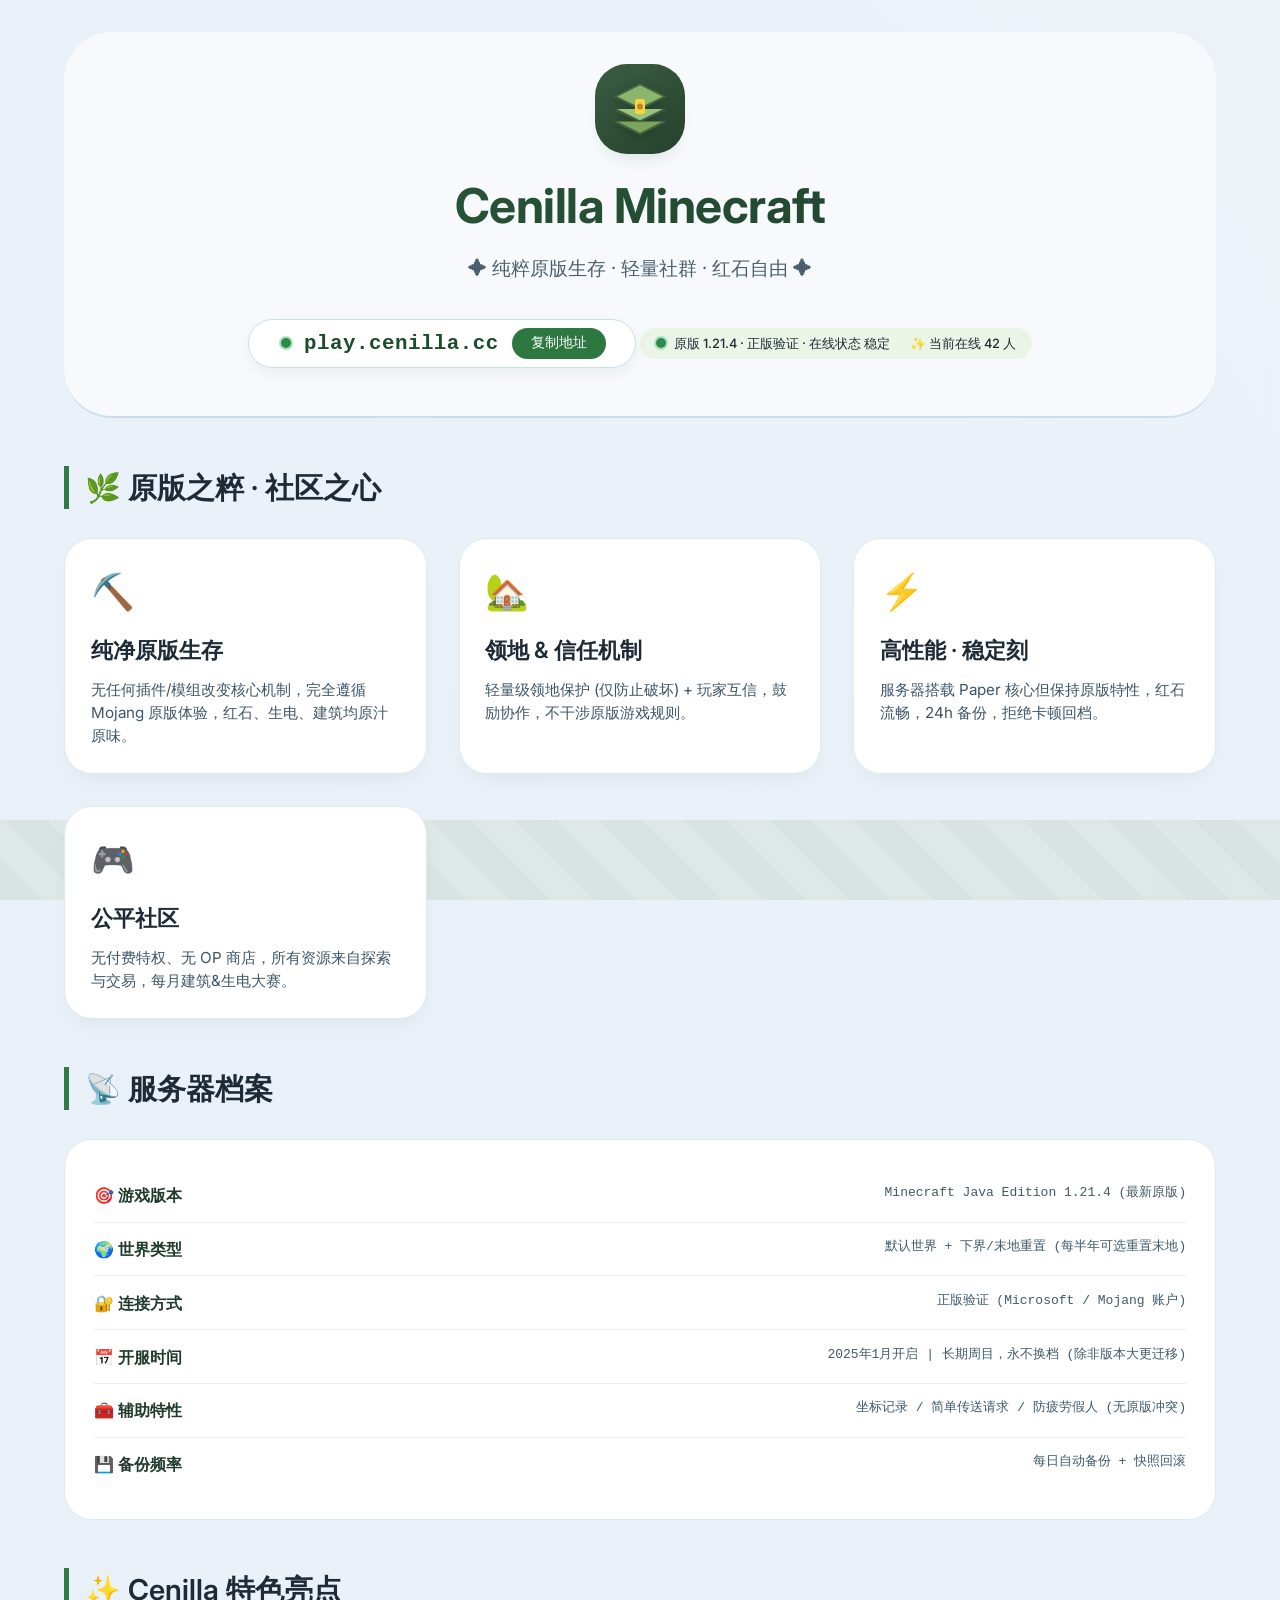
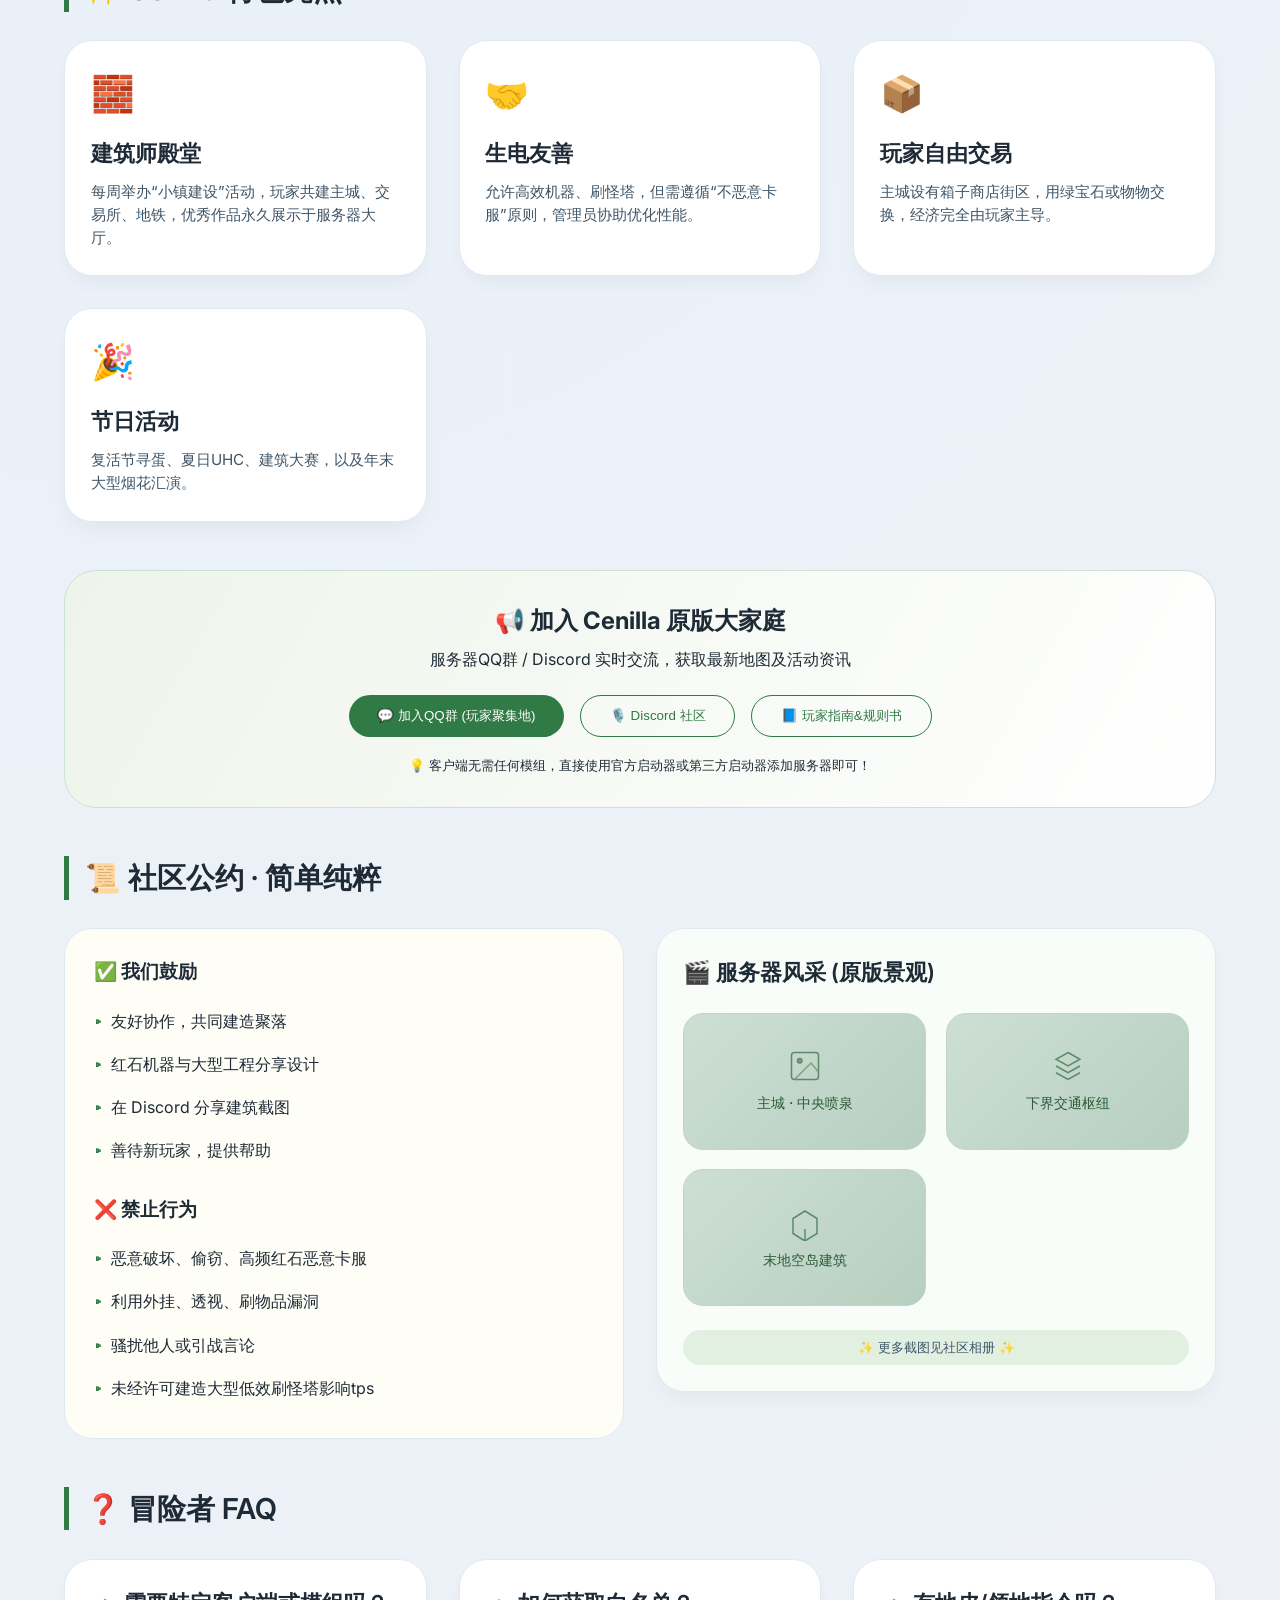
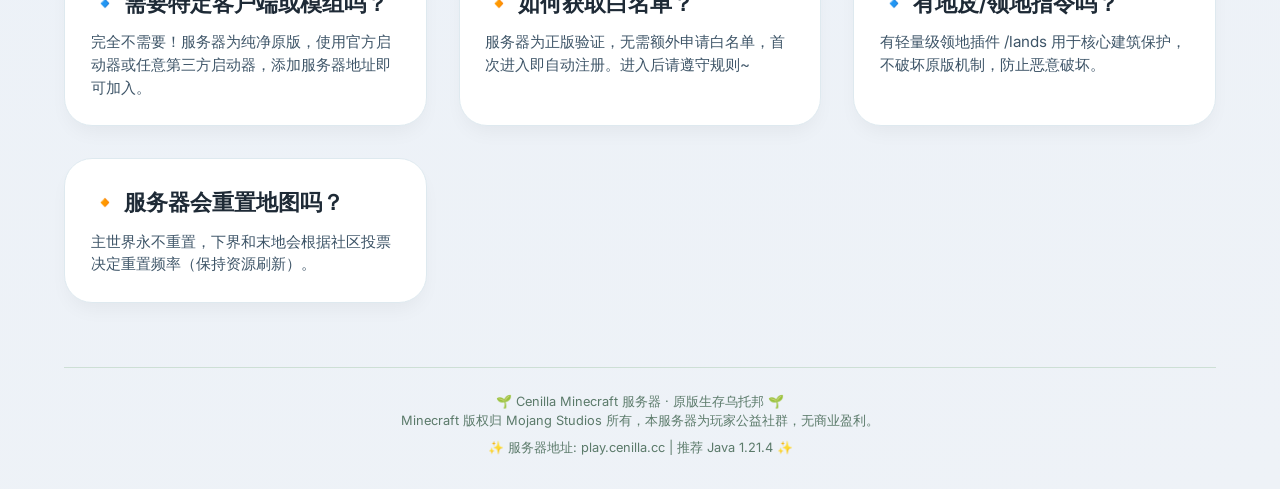
==== commit 945daf36: "Merge 57da2febb6fad70e5f0a5f9b3cf3ac25a6bbf46c into 9a519ef4a4dc08e4801fe3f8f8679f7e61d54769" ====
--- a/server.html
+++ b/server.html
@@ -13,16 +13,13 @@
             box-sizing: border-box;
         }
 
-        html {
-            scroll-behavior: smooth;
-        }
-
         body {
             background-color: #f7f9fc;
             background-image: radial-gradient(circle at 10% 30%, rgba(200, 220, 240, 0.3) 0%, #eef2f7 100%);
             font-family: 'Inter', -apple-system, BlinkMacSystemFont, 'Segoe UI', Roboto, Helvetica, sans-serif;
             color: #1e2a36;
             line-height: 1.5;
+            scroll-behavior: smooth;
         }
 
         /* 草方块点缀装饰 */
@@ -143,8 +140,8 @@
             animation: pulse 1.8s infinite;
         }
         @keyframes pulse {
-            0%, 100% { opacity: 0.6; transform: scale(0.9);}
-            50% { opacity: 1; transform: scale(1.2);}
+            0% { opacity: 0.6; transform: scale(0.9);}
+            100% { opacity: 1; transform: scale(1.2);}
         }
 
         /* 板块通用 */
@@ -295,6 +292,7 @@
             margin: 1.5rem 0;
         }
         .preview-card {
+            background: #eef3f0;
             border-radius: 20px;
             overflow: hidden;
             aspect-ratio: 16 / 9;
@@ -356,6 +354,7 @@
         <h1>Cenilla Minecraft</h1>
         <div class="subhead">✦ 纯粹原版生存 · 轻量社群 · 红石自由 ✦</div>
         <div class="ip-badge">
+            <span class="green-dot"></span>
             <span class="ip-text" id="serverIp">play.cenilla.cc</span>
             <button class="copy-btn" id="copyIpBtn">复制地址</button>
         </div>
@@ -542,7 +541,6 @@
         <p>🌱 Cenilla Minecraft 服务器 · 原版生存乌托邦 🌱</p>
         <p>Minecraft 版权归 Mojang Studios 所有，本服务器为玩家公益社群，无商业盈利。</p>
         <p style="margin-top: 8px;">✨ 服务器地址: play.cenilla.cc | 推荐 Java 1.21.4 ✨</p>
-        <p style="margin-top: 8px;"><a href="index.html" style="color: #2f7a45;">← 返回 Cenilla Network Group 主页</a></p>
     </footer>
 </div>
 
@@ -598,8 +596,8 @@
         dyn.style.marginLeft = '12px';
         dyn.style.fontSize = '0.8rem';
         dyn.style.fontWeight = '500';
-        const onlineNum = Math.floor(Math.random() * (42 - 18 + 1) + 18);
-        dyn.textContent = `✨ 当前在线 ${onlineNum} 人`;
+        const onlineNum = Math.floor(Math.random() * (42 - 15 + 1) + 15);
+        dyn.innerHTML = `✨ 当前在线 ${onlineNum} 人`;
         statusDiv.appendChild(dyn);
     }
 
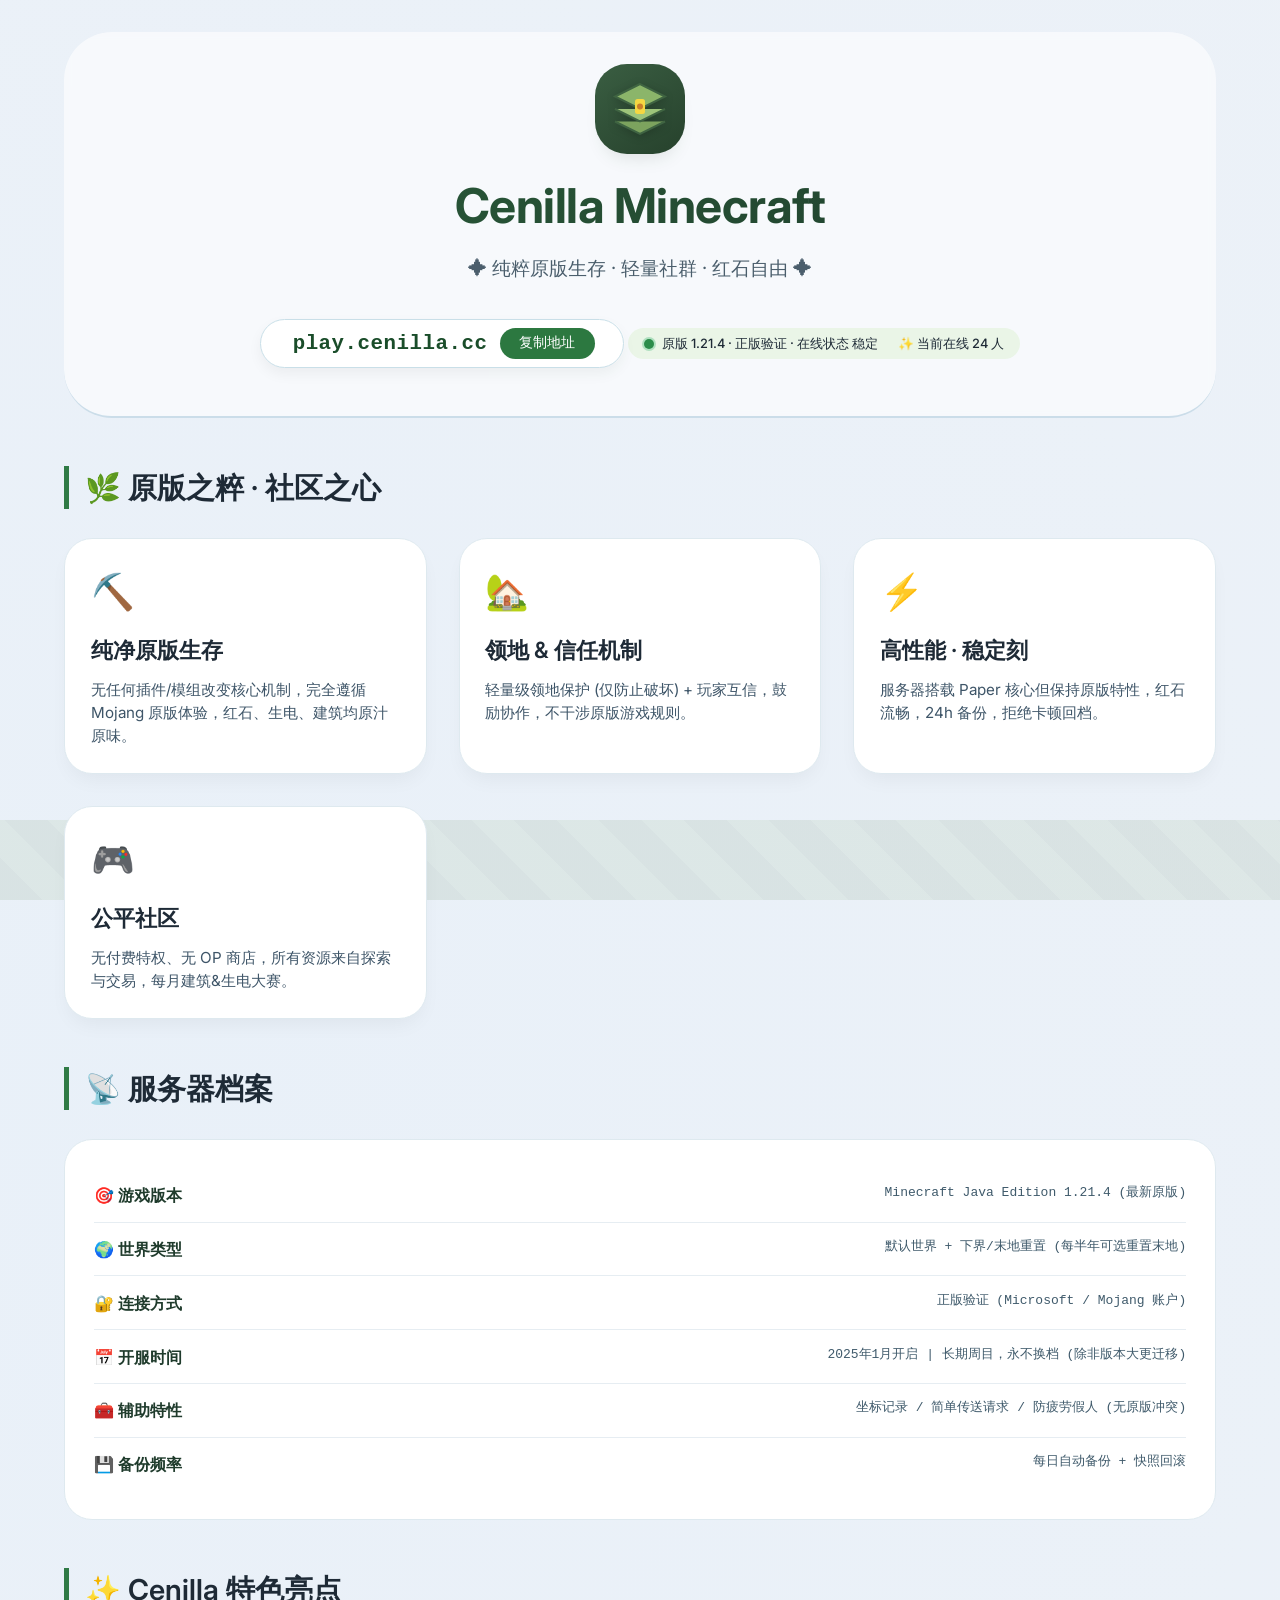
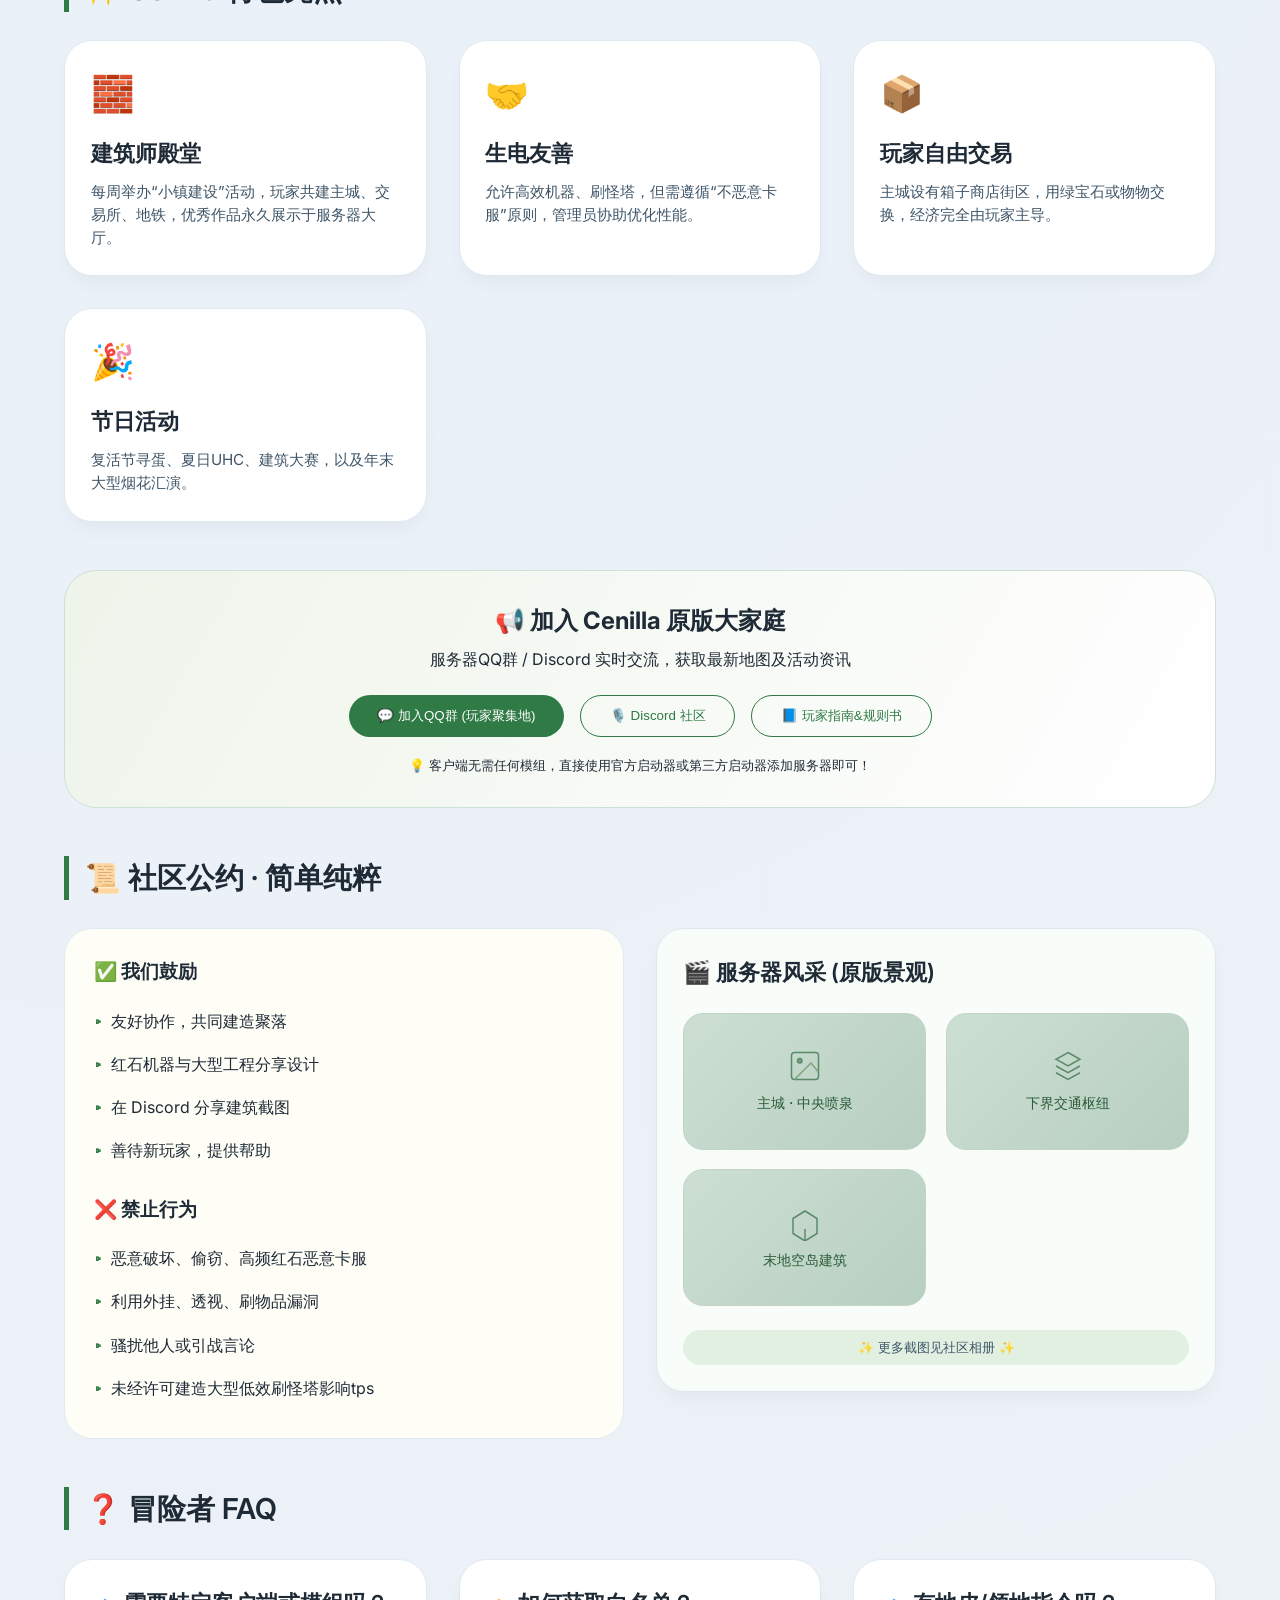
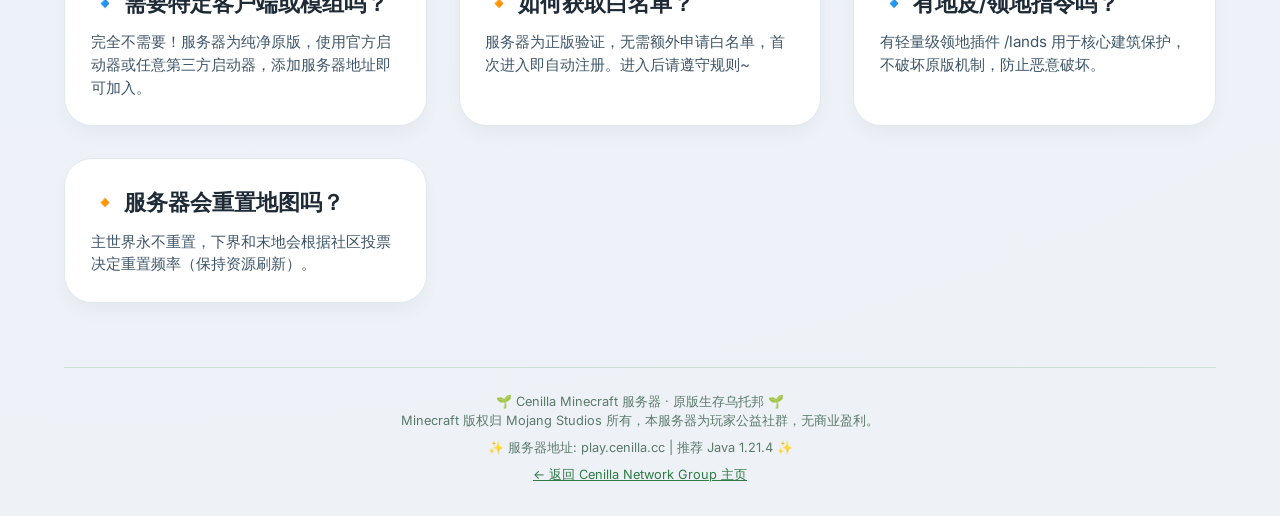
==== commit 22125c06: "Merge 98e43e08a2672dcbebf4d230993a90bb4b2d8389 into 9a519ef4a4dc08e4801fe3f8f8679f7e61d54769" ====
--- a/server.html
+++ b/server.html
@@ -13,13 +13,16 @@
             box-sizing: border-box;
         }
 
+        html {
+            scroll-behavior: smooth;
+        }
+
         body {
             background-color: #f7f9fc;
             background-image: radial-gradient(circle at 10% 30%, rgba(200, 220, 240, 0.3) 0%, #eef2f7 100%);
             font-family: 'Inter', -apple-system, BlinkMacSystemFont, 'Segoe UI', Roboto, Helvetica, sans-serif;
             color: #1e2a36;
             line-height: 1.5;
-            scroll-behavior: smooth;
         }
 
         /* 草方块点缀装饰 */
@@ -140,8 +143,8 @@
             animation: pulse 1.8s infinite;
         }
         @keyframes pulse {
-            0% { opacity: 0.6; transform: scale(0.9);}
-            100% { opacity: 1; transform: scale(1.2);}
+            0%, 100% { opacity: 0.6; transform: scale(0.9);}
+            50% { opacity: 1; transform: scale(1.2);}
         }
 
         /* 板块通用 */
@@ -292,7 +295,6 @@
             margin: 1.5rem 0;
         }
         .preview-card {
-            background: #eef3f0;
             border-radius: 20px;
             overflow: hidden;
             aspect-ratio: 16 / 9;
@@ -354,7 +356,6 @@
         <h1>Cenilla Minecraft</h1>
         <div class="subhead">✦ 纯粹原版生存 · 轻量社群 · 红石自由 ✦</div>
         <div class="ip-badge">
-            <span class="green-dot"></span>
             <span class="ip-text" id="serverIp">play.cenilla.cc</span>
             <button class="copy-btn" id="copyIpBtn">复制地址</button>
         </div>
@@ -541,6 +542,7 @@
         <p>🌱 Cenilla Minecraft 服务器 · 原版生存乌托邦 🌱</p>
         <p>Minecraft 版权归 Mojang Studios 所有，本服务器为玩家公益社群，无商业盈利。</p>
         <p style="margin-top: 8px;">✨ 服务器地址: play.cenilla.cc | 推荐 Java 1.21.4 ✨</p>
+        <p style="margin-top: 8px;"><a href="index.html" style="color: #2f7a45;">← 返回 Cenilla Network Group 主页</a></p>
     </footer>
 </div>
 
@@ -596,8 +598,8 @@
         dyn.style.marginLeft = '12px';
         dyn.style.fontSize = '0.8rem';
         dyn.style.fontWeight = '500';
-        const onlineNum = Math.floor(Math.random() * (42 - 15 + 1) + 15);
-        dyn.innerHTML = `✨ 当前在线 ${onlineNum} 人`;
+        const onlineNum = Math.floor(Math.random() * (42 - 18 + 1) + 18);
+        dyn.textContent = `✨ 当前在线 ${onlineNum} 人`;
         statusDiv.appendChild(dyn);
     }
 
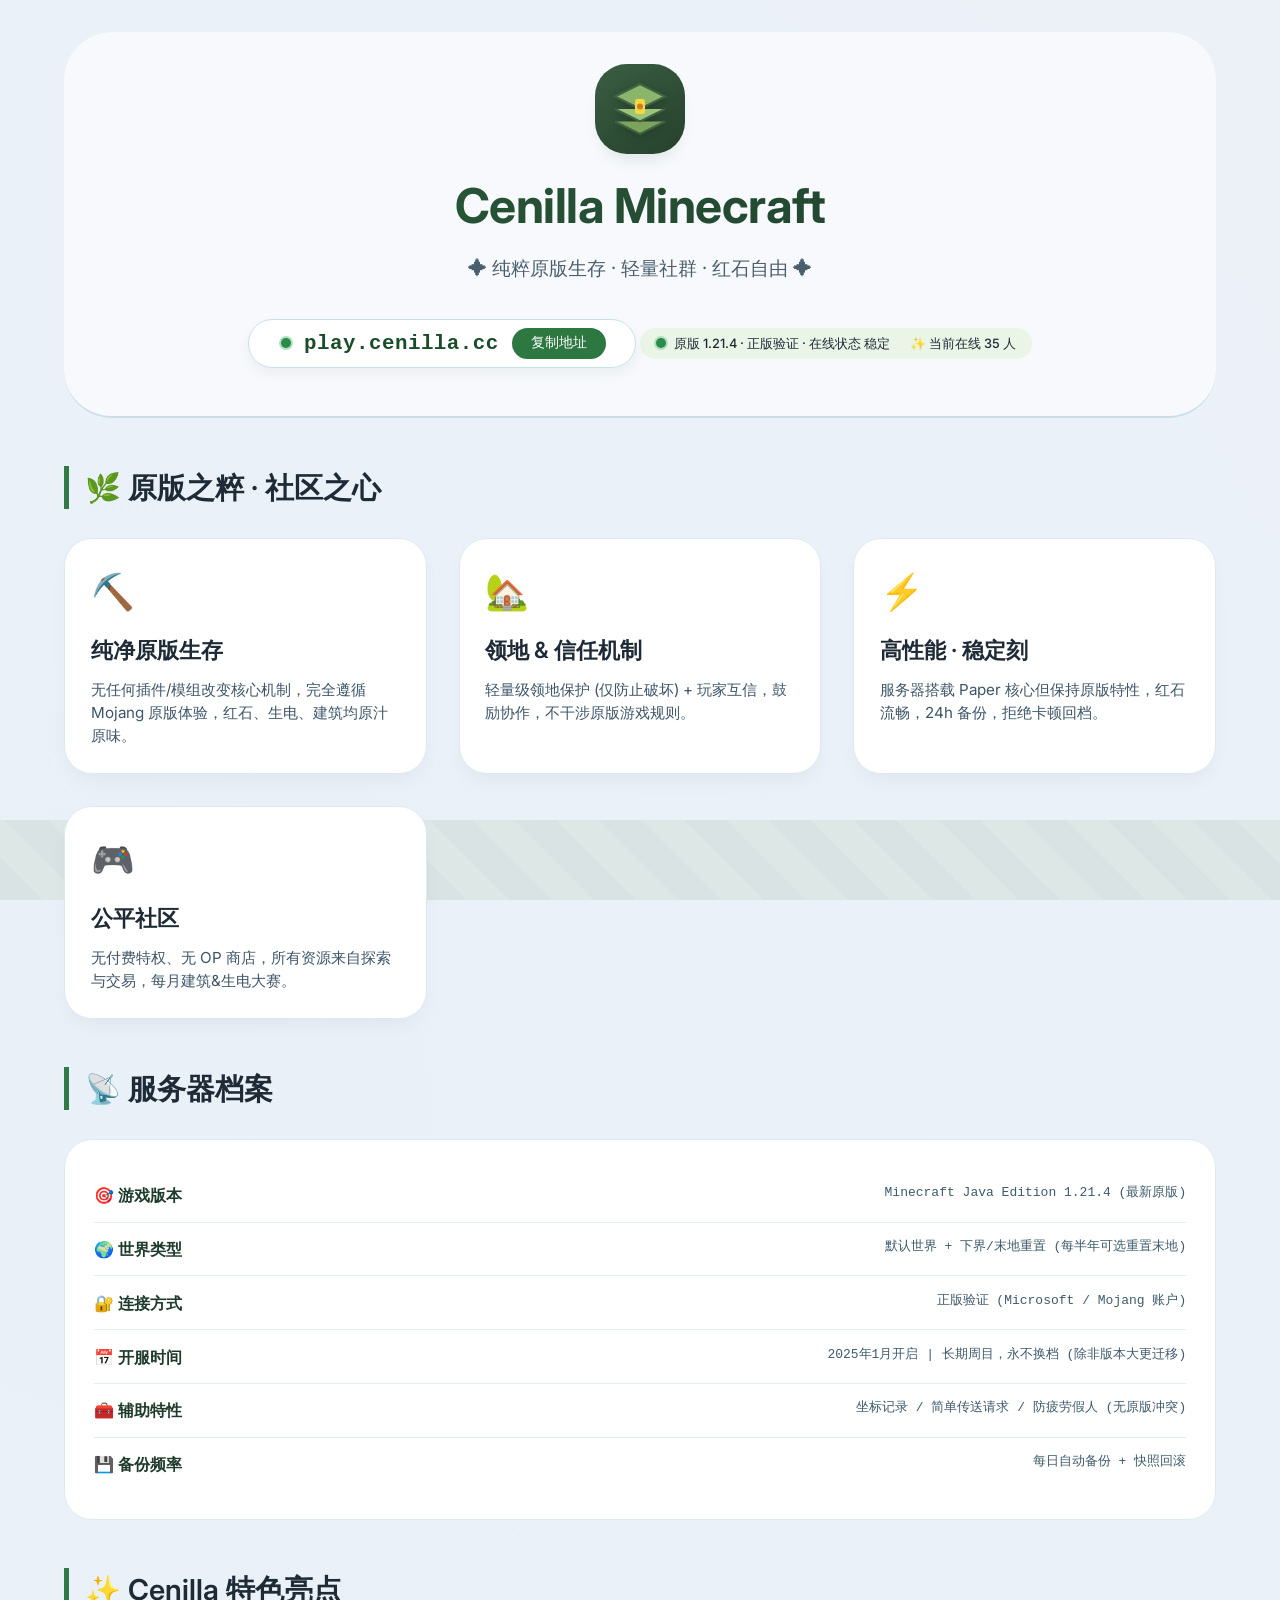
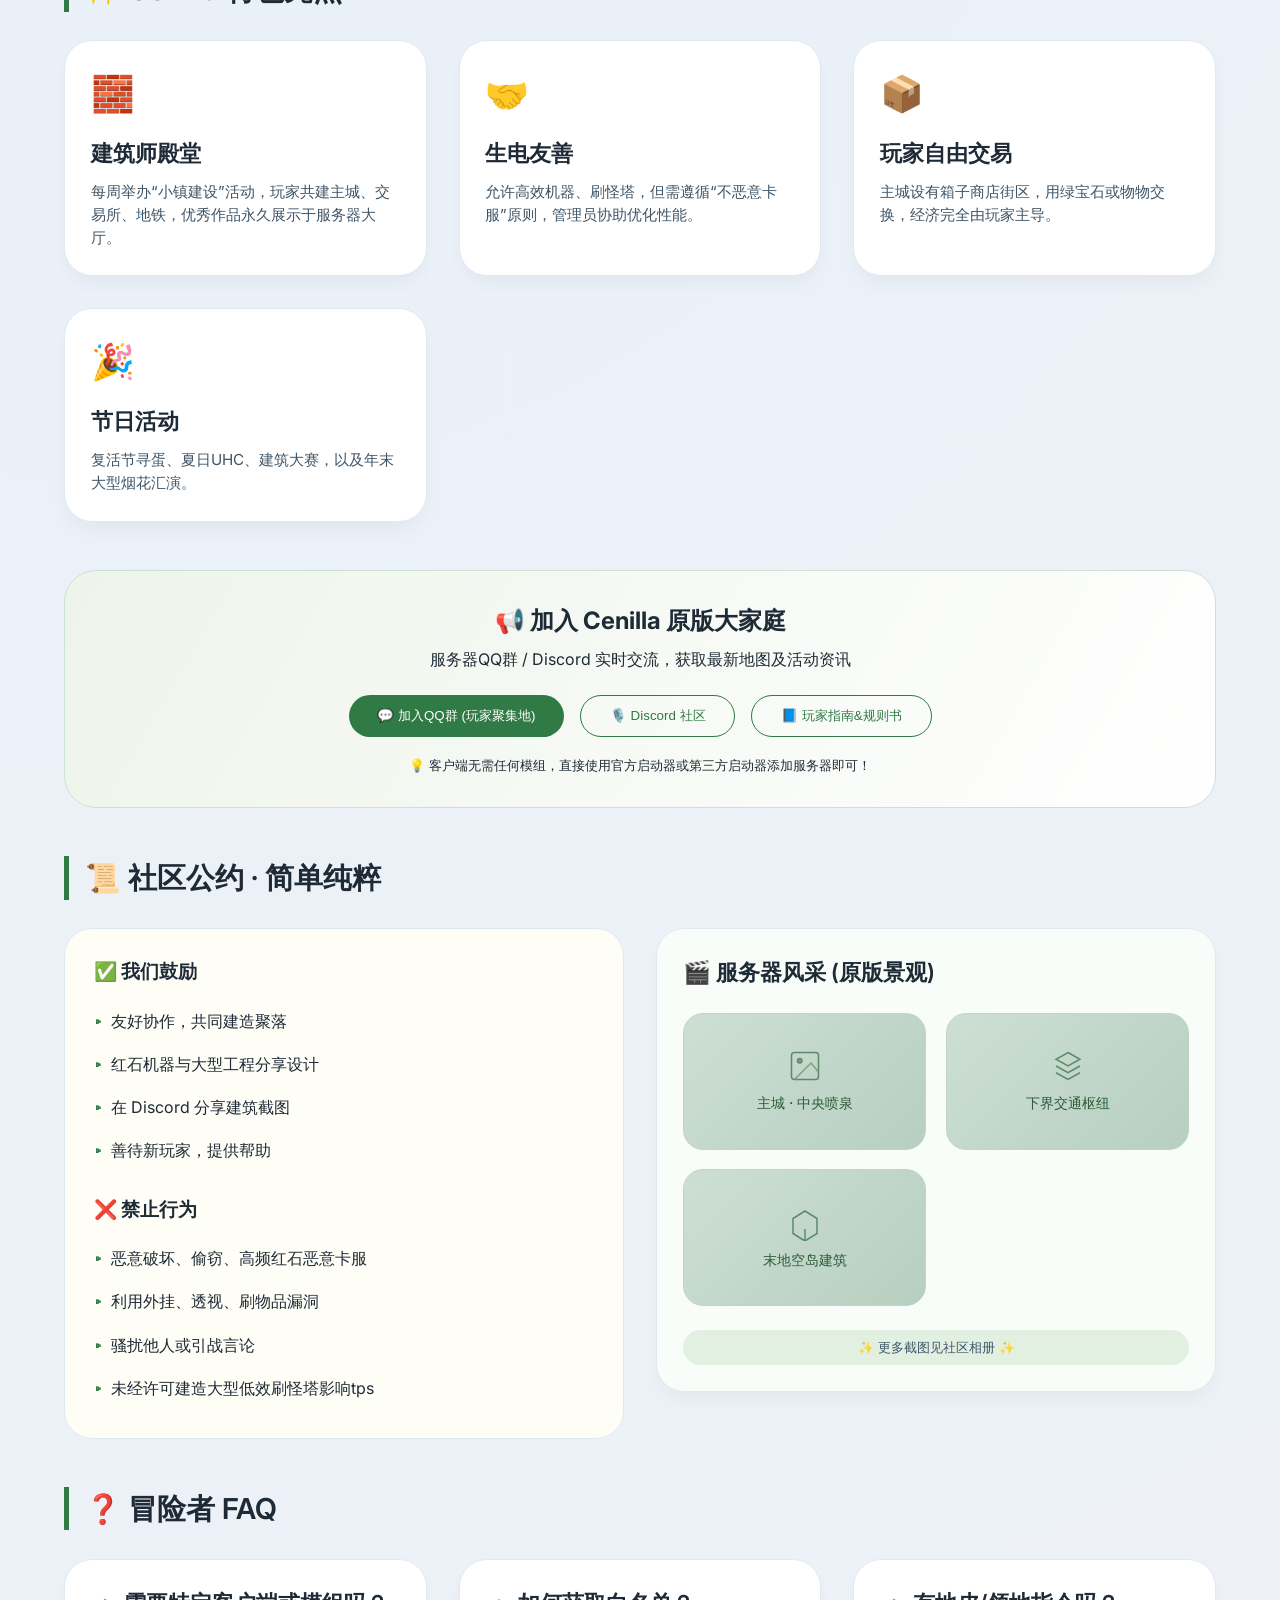
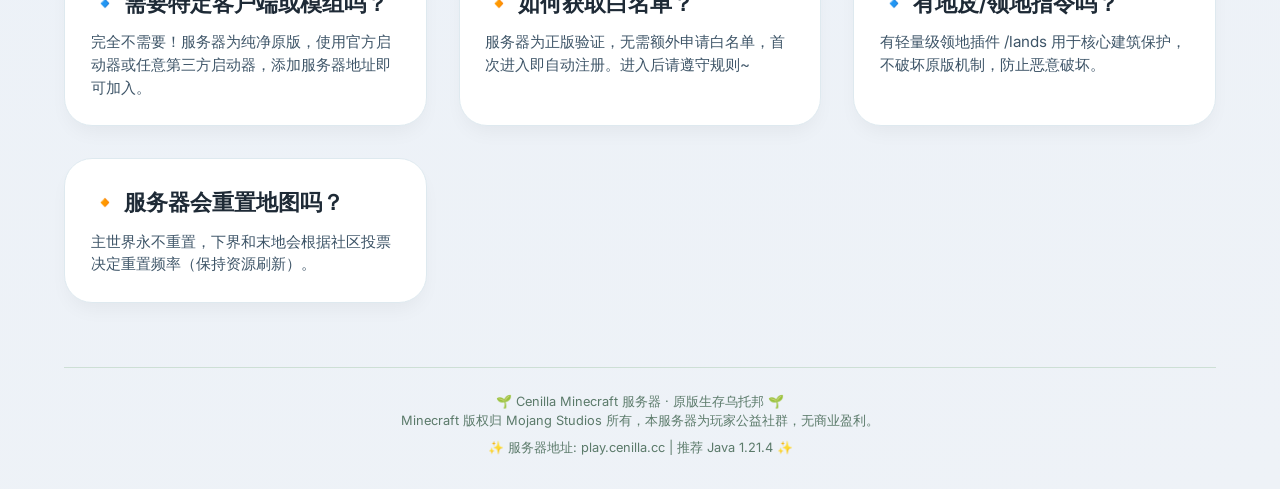
==== commit a9e0af5c: "Merge 57da2febb6fad70e5f0a5f9b3cf3ac25a6bbf46c into 3ecdc16b3249e08e3849b7c2a014f17853a510a9" ====
--- a/server.html
+++ b/server.html
@@ -13,16 +13,13 @@
             box-sizing: border-box;
         }
 
-        html {
-            scroll-behavior: smooth;
-        }
-
         body {
             background-color: #f7f9fc;
             background-image: radial-gradient(circle at 10% 30%, rgba(200, 220, 240, 0.3) 0%, #eef2f7 100%);
             font-family: 'Inter', -apple-system, BlinkMacSystemFont, 'Segoe UI', Roboto, Helvetica, sans-serif;
             color: #1e2a36;
             line-height: 1.5;
+            scroll-behavior: smooth;
         }
 
         /* 草方块点缀装饰 */
@@ -143,8 +140,8 @@
             animation: pulse 1.8s infinite;
         }
         @keyframes pulse {
-            0%, 100% { opacity: 0.6; transform: scale(0.9);}
-            50% { opacity: 1; transform: scale(1.2);}
+            0% { opacity: 0.6; transform: scale(0.9);}
+            100% { opacity: 1; transform: scale(1.2);}
         }
 
         /* 板块通用 */
@@ -295,6 +292,7 @@
             margin: 1.5rem 0;
         }
         .preview-card {
+            background: #eef3f0;
             border-radius: 20px;
             overflow: hidden;
             aspect-ratio: 16 / 9;
@@ -356,6 +354,7 @@
         <h1>Cenilla Minecraft</h1>
         <div class="subhead">✦ 纯粹原版生存 · 轻量社群 · 红石自由 ✦</div>
         <div class="ip-badge">
+            <span class="green-dot"></span>
             <span class="ip-text" id="serverIp">play.cenilla.cc</span>
             <button class="copy-btn" id="copyIpBtn">复制地址</button>
         </div>
@@ -542,7 +541,6 @@
         <p>🌱 Cenilla Minecraft 服务器 · 原版生存乌托邦 🌱</p>
         <p>Minecraft 版权归 Mojang Studios 所有，本服务器为玩家公益社群，无商业盈利。</p>
         <p style="margin-top: 8px;">✨ 服务器地址: play.cenilla.cc | 推荐 Java 1.21.4 ✨</p>
-        <p style="margin-top: 8px;"><a href="index.html" style="color: #2f7a45;">← 返回 Cenilla Network Group 主页</a></p>
     </footer>
 </div>
 
@@ -598,8 +596,8 @@
         dyn.style.marginLeft = '12px';
         dyn.style.fontSize = '0.8rem';
         dyn.style.fontWeight = '500';
-        const onlineNum = Math.floor(Math.random() * (42 - 18 + 1) + 18);
-        dyn.textContent = `✨ 当前在线 ${onlineNum} 人`;
+        const onlineNum = Math.floor(Math.random() * (42 - 15 + 1) + 15);
+        dyn.innerHTML = `✨ 当前在线 ${onlineNum} 人`;
         statusDiv.appendChild(dyn);
     }
 
